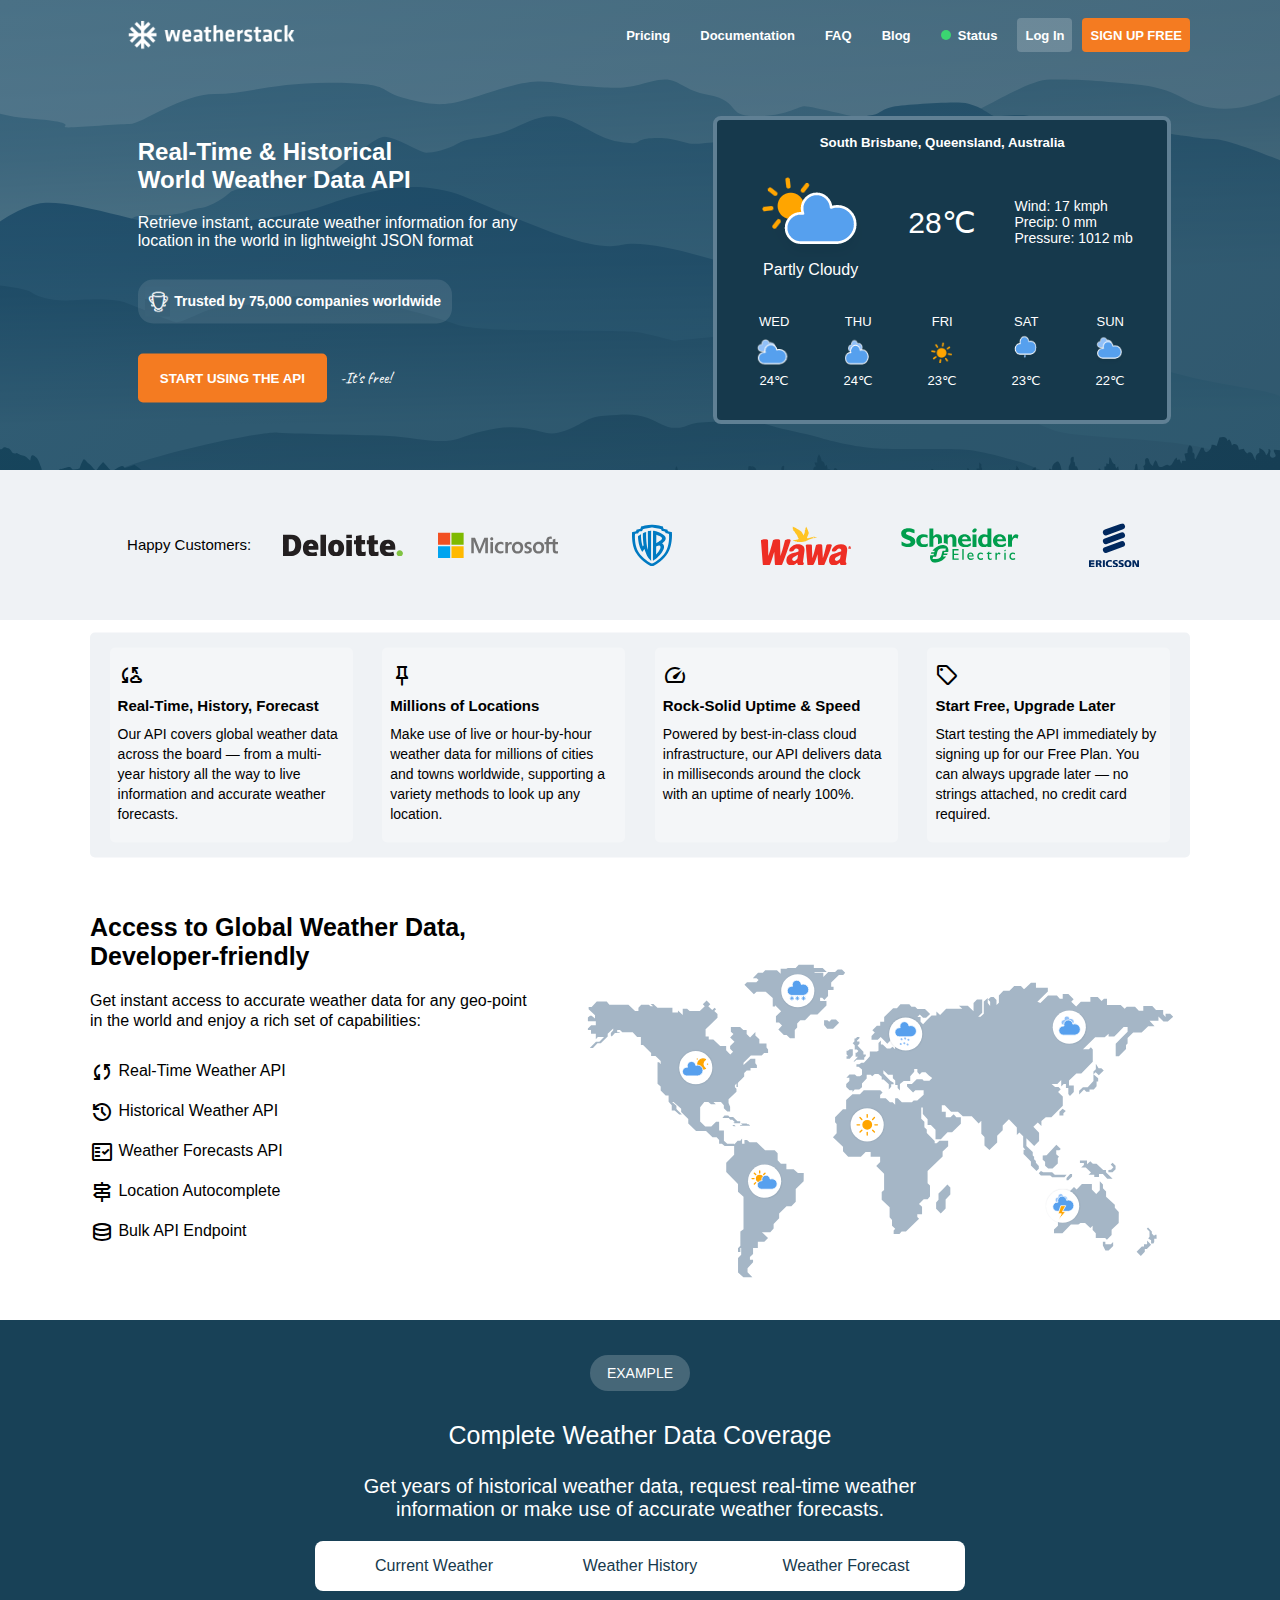
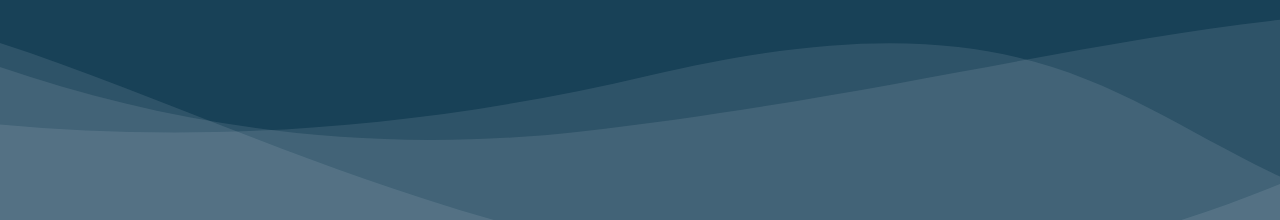
==== index.html @ 4b507517 "First commit" ====
<!DOCTYPE html>
<html lang="en">
<head>
    <meta charset="UTF-8">
    <meta name="viewport" content="width=device-width, initial-scale=1.0">
    <title>Weather Page</title>
    <link rel="stylesheet" href="http://fonts.googleapis.com/css?family=Caveat">
    <link rel="stylesheet"
        href="https://fonts.googleapis.com/css2?family=Material+Symbols+Outlined:opsz,wght,FILL,GRAD@48,300,0,0" />
    <link rel="stylesheet" href="style.css">
</head>
<body>
    <div class="index">
        <nav class="header">
            <div class="logo">
                <a href="./">
                    <img src="./assets/weatherstack_logo_white.png" 
                        alt="weather stack logo">
                </a>
            </div>
      
            <ul class="nav_list">
                <li><a href="./">Pricing</a></li>
                <li><a href="./">Documentation</a></li>
                <li><a href="./">FAQ</a></li>
                <li><a href="./">Blog</a></li>
                <li id="status"><a href="./">&nbsp;&nbsp;Status</a></li>
                <li id="login"><a href="./">Log In</a></li>
                <li id="signup"><a href="./">SIGN UP FREE</a></li>
            </ul>
            

        </nav>
        <section class="main">
            <div class="left">
                <div class="container">
                    <div class="texts">
                        <h2>Real-Time & Historical World Weather Data API</h2>
                        <h4>Retrieve instant, accurate weather information for any location in the world in lightweight JSON format</h4>
                    </div>
                    <div class="trophy">
                        <img src="./assets/a.png" alt="trophy icon">
                        <span>Trusted by 75,000 companies worldwide</span>
                    </div>
                    <div class="btn">
                        <button id="start">
                            START USING THE API
                        </button>
                        <span>&nbsp;</span>
                        <span id="free">-It's free!</span>
                    </div>
                </div>
            </div>

            <div class="right">
                <div class="weather_box">
                    <div class="location">
                        <h5>South Brisbane, Queensland, Australia</h5>
                    </div>
                    <div class="main_weather">
                        <div class="weather_left">
                            <img src="./assets/b.jpg" alt="main weather icon">
                            <p>Partly Cloudy</p>
                        </div>
                        <div class="weather_middle">
                            <p>28&#8451;</p>
                        </div>
                        <div class="weather_right">
                            <p>Wind: 17 kmph</p>
                            <p>Precip: 0 mm</p>
                            <p>Pressure: 1012 mb</p>
                        </div>
                    </div>

                    <div class="forecast">
                        <div class="day">
                            <p class="weekday">WED</p>
                            <img src="./assets/c.png" alt="forecast icon">
                            <p class="temp">24&#8451;</p>
                        </div>
                        <div class="day">
                            <p class="weekday">THU</p>
                            <img src="./assets/d.png" alt="forecast icon">
                            <p class="temp">24&#8451;</p>
                        </div>
                        <div class="day">
                            <p class="weekday">FRI</p>
                            <img src="./assets/e.png" alt="forecast icon">
                            <p class="temp">23&#8451;</p>
                        </div>
                        <div class="day">
                            <p class="weekday">SAT</p>
                            <img src="./assets/f.png" alt="forecast icon">
                            <p class="temp">23&#8451;</p>
                        </div>
                        <div class="day">
                            <p class="weekday">SUN</p>
                            <img src="./assets/g.png" alt="forecast icon">
                            <p class="temp">22&#8451;</p>
                        </div>
                    
                    </div>

                </div>
            </div>

        </section>
    </div>
   
    <section class="customers">
        <div class="container">
            <ul>
                <li>Happy Customers:</li>
                <li class="deloitte"></li>
                <li class="microsoft"></li>
                <li class="warnerBros"></li>
                <li class="wawa"></li>
                <li class="schneider"></li>
                <li class="ericsson"></li>
            </ul>
        </div>
    </section>

    <section class="features">
        <div class="container">
            <div class="info_card">
                <span class="material-symbols-outlined">cloud_sync</span>
                <h4>Real-Time, History, Forecast</h4>
                <p>Our API covers global weather data across the board — from a multi-year history all the way to live information and
                accurate weather forecasts.</p>
            </div>
            <div class="info_card">
                <span class="material-symbols-outlined">push_pin</span>
                <h4>Millions of Locations</h4>
                <p>Make use of live or hour-by-hour weather data for millions of cities and towns worldwide, supporting a variety methods
                to look up any location.</p>
            </div>
            <div class="info_card">
                <span class="material-symbols-outlined">speed</span>
                <h4>Rock-Solid Uptime & Speed</h4>
                <p>Powered by best-in-class cloud infrastructure, our API delivers data in milliseconds around the clock with an uptime of
                nearly 100%.</p>
            </div>
            <div class="info_card">
                <span class="material-symbols-outlined">sell</span>
                <h4>Start Free, Upgrade Later</h4>
                <p>Start testing the API immediately by signing up for our Free Plan. You can always upgrade later — no strings attached,
                no credit card required.</p>
            </div>
        </div>
    </section>

    <section class="main_feature">
        <div class="container">
            <div class="feature_detail">
                <h4>Access to Global Weather Data, Developer-friendly</h4>
                <p>Get instant access to accurate weather data for any geo-point in the world and enjoy a rich set of capabilities:</p>
                <ul>
                    <li>
                        <span class="material-symbols-outlined">sync</span>
                        Real-Time Weather API
                    </li>
                    <li>
                        <span class="material-symbols-outlined">history</span>
                        Historical Weather API
                    </li>
                    <li>
                        <span class="material-symbols-outlined">fact_check</span>
                        Weather Forecasts API
                    </li>
                    <li>
                        <span class="material-symbols-outlined">signpost</span>
                        Location Autocomplete
                    </li>
                    <li>
                        <span class="material-symbols-outlined">database</span>
                        Bulk API Endpoint
                    </li>
                </ul>

            </div>
            
            <div class="world_map">
                <img src="./assets/world_map_vector.svg" alt="World Map">
            </div>
        </div>
    </section>

    <section class="example">
        <div class="new_container">
            <h4>Complete Weather Data Coverage</h4>
            <h5>Get years of historical weather data, request real-time weather information or make use of accurate weather forecasts.</h5>
            <ul class="radio_btn">
                <li><a href="">Current Weather</a></li>
                <li><a href="">Weather History</a></li>
                <li><a href="">Weather Forecast</a></li>
            </ul>
            <div class="code_block">

            </div>
        </div>
    </section>
</body>
</html>
---- style.css ----
* {
    font-family:Arial, Helvetica, sans-serif;
    margin:0;
    padding:0
}


div.index {
    background-image: url("./assets/mountains.svg"), linear-gradient(135deg, #1f4e69 0, #164058 100%);
    background-size: cover;
    background-position: 0 35%;
    color: #fff;
    text-align: center;

}

nav.header {
        max-width: 1100px;
        height: 70px;
        margin: 0 auto;
        overflow: hidden;
}

div.logo {
    height: 100%;
    width: 22%;
    float: left;
    text-align: center;
}


.logo img {
    height: 30px;
    margin-top: 20px;
}

ul.nav_list {
    display: flex;
    flex-direction: row;
    height: 100%;
    justify-content: space-around;
    align-items: center;
    gap: 10px;
    list-style-type: none;
    float: right;  
}


ul.nav_list > li > a {
    color:#fff;
    font-size:small;
    font-weight: 600;
}

ul.nav_list >li > a:link {
    text-decoration: none;
}

ul.nav_list>li>a:hover {
    text-decoration:underline;
}

ul.nav_list > li {
    display: inline-block;
    margin: 0 10px 0 10px;
}

#status ::before {
    content: "";
    display: inline-block;
    height: 10px;
    width: 10px;
    background-color: #3bd671;
    border-radius: 50%;
}

#login {
    padding: 8px;
    background-color: rgba(255, 255, 255, 0.2);
    border-radius: 4px;
    margin:0;
}

#signup {
    padding: 8px;
    background-color: #f47b21;
    border-radius: 4px;
    margin:0;

}

section.main {
    max-width: 1400px;
    margin: 0 auto;
}

.left,.right {
    display: inline-block;
    /* border:3px solid red; */
    width: 600px;
    height: 400px;
    vertical-align: middle;
}

.left {
    text-align: left;
    /* setup to center the child div container */
    position: relative;
}

.container {
    position: absolute;
    top: 50%;
    left: 50%;
    transform: translate(-50%, -50%)

}
.texts,.trophy,.btn {
    margin: 30px 0;
}
.texts > h2 {
    width: 300px;
    margin: 20px 0;
}
.texts > h4 {
    width: 400px;
    margin: 5px 0;
    font-weight: 500;
}


.trophy {
    width:300px;
    height:30px;
    padding:7px;
    background: rgba(255, 255, 255, 0.1);
    border-radius: 15px;
    
}
.trophy img {
    height: 30px;
    vertical-align: middle;
}
.trophy span {
    display: inline-block;
    font-size: 14px;
    font-weight: 600;
    
}

#start {
    background: #f47b21;
    color:#fff;
    font-weight: 600;
    padding: 15px 20px;
    border: 2px solid #f47b21;
    border-radius: 5px;
    cursor: pointer;
}

#start:hover {
        background: #cc6414;
    /*text-decoration: underline;*/
}

#free {
    font-family: 'Caveat', serif;
}

.right {
    text-align: center;
    /* setup to center the child div weatherbox */
    position:relative;
}

.weather_box {
    display: inline-block;
    width: 450px;
    height: 300px;
    background-color: #16394c;
    border: 4px solid #608094;
    border-radius: 8px;
    /*setup to center the div weatherbox*/
    position:absolute;
    top: 50%;
    left: 50%;
    transform: translate(-50%, -50%)

}

.location {
    margin: 15px auto;
}

.main_weather {
    display:flex;
    justify-content: space-around;
    align-items: center;
    margin: 15px;
    padding-bottom: 20px;
}

.main_weather .weather_middle {
    font-size: 30px;
}

.main_weather .weather_right {
    text-align: left;
    font-weight: lighter;
    font-size: 14px;
}


.forecast {
    display: flex;
    justify-content: space-around;
    margin: 15px;
}

.forecast img {
    width: 40px;
    height: 40px;
}

.forecast .weekday, .temp {
    font-size: 13px;
}

section.customers {
    background-color: #eff2f5;
    height: 150px;
    position: relative;
}

.customers > .container {
    width: 1200px;
    margin: 0 auto;
}

.customers ul {
    height: 100%;
    list-style-type:none;

}

.customers ul li {
    display: inline-block;
    width: 150px;
    height: 50px;
    text-align: center;
    vertical-align: middle;

}

.customers ul:first-child {
    font-size: 15px;
    font-weight: 300;
    line-height: 50px;
}

.customers .deloitte {
    background-image: url(./assets/clinet_icons/client_deloitte.svg);
    background-size: 120px;
    background-repeat: no-repeat;
    background-position: center;
}

.customers .microsoft {
    background-image: url(./assets/clinet_icons/client_microsoft.svg);
    background-size: 120px;
    background-repeat: no-repeat;
    background-position: center;
}

.customers .warnerBros {
    background-image: url(./assets/clinet_icons/client_warnerbros.svg);
    background-size: 40px;
    background-repeat: no-repeat;
    background-position: center;
}

.customers .wawa {
    background-image: url(./assets/clinet_icons/client_wawa.svg);
    background-size: 90px;
    background-repeat: no-repeat;
    background-position: center;
}

.customers .schneider {
    background-image: url(./assets/clinet_icons/client_schneider.svg);
    background-size: 120px;
    background-repeat: no-repeat;
    background-position: center;
}

.customers .ericsson {
    background-image: url(./assets/clinet_icons/client_ericsson_2.svg);
    background-size: 50px;
    background-repeat: no-repeat;
    background-position: center;
}

.customers ul::before {
    content: "";
    display: inline-block;
    width: 70px;
}

.customers ul::after {
    content: "";
    display: inline-block;
    width: 30px;
}

section.features {
    /* border: 1px solid black; */
    height: 250px;
    position: relative;
}

.features .container {
    background-color:#eff2f5;
    width: 1100px;
    height: 90%;
    text-align: center;
    display: flex;
    justify-content: space-evenly;
    align-items: center;
    gap:10px;
    border-radius: 5px;
}

.features .info_card {
    background-color: rgba(255, 255, 255, 0.3);
    width: 225px;
    height: 80%;
    text-align: left;
    border-radius: 5px;

}

.info_card {
    padding: 15px 10px 0 8px;
}

.info_card h4 {
    font-size: 15px;
    margin: 10px 0;
}

.info_card p {
    font-size: 14px;
    line-height: 20px;
}


section.main_feature {
    /* border: 1px solid black; */
    height: 450px;
    position: relative;

}

.main_feature .container {
    /* background-color: #eff2f5; */
    width: 1100px;
    height: 90%;
}

.feature_detail {
    width: 450px;
    float: left;
}

.world_map {
    float: right;
}

.feature_detail h4 {
    font-size: 25px;
    margin: 20px 0;
}

.feature_detail p {
    line-height: 20px;
    margin-bottom: 20px;
}

.feature_detail ul {
    list-style-type: none;
    line-height: 40px;
}


.world_map {
    text-align: right;
    width: 620px;
}

.world_map img {
    margin-top: 60px;
}

.material-symbols-outlined {
    vertical-align: middle;
}

section.example {
    background: #184157 url(./assets/bg_waves_4.svg);
    background-size: cover;
    position:relative;
    height: 500px;
}

.new_container {
    max-width: 1100px;
    margin: 0 auto;
    text-align: center;
}

.new_container::before {
    content: "";
    display: block;
    height: 15px;
}

.example h4 {
    font-size: 25px;
    font-weight: 400;
    color:#fff;
    line-height: normal;
    margin-bottom: 25px;
}

.example h4::before{
    content: 'Example';
    width: 100px;
    display: block;
    text-transform: uppercase;
    font-size: 14px;
    background-color: rgba(255,255,255, 0.2);
    border-radius: 99px;
    margin: 0 auto;
    text-align: center;
    padding: 10px 0 10px 0;
    margin-top: 20px;
    margin-bottom: 30px;

}

.example h5 {
    font-size: 20px;
    font-weight: lighter;
    color:#fff;
    max-width: 600px;
    margin: 0 auto;
    margin-bottom: 20px;
}

.example ul {
    list-style-type: none;
    max-width: 650px;
    margin: 0 auto;
    height: 50px;
    background-color: #fff;
    border-radius: 8px;

}

.example ul li {
    display: inline-block;
    width: 31%;
    height: 100%;
    line-height: 50px;
}

.radio_btn:nth-child(1) {
    float: left;
}

.example ul li a{
    text-decoration: none;
    color:#16394c;
}

.example ul li a:hover {
    text-decoration: underline;
}
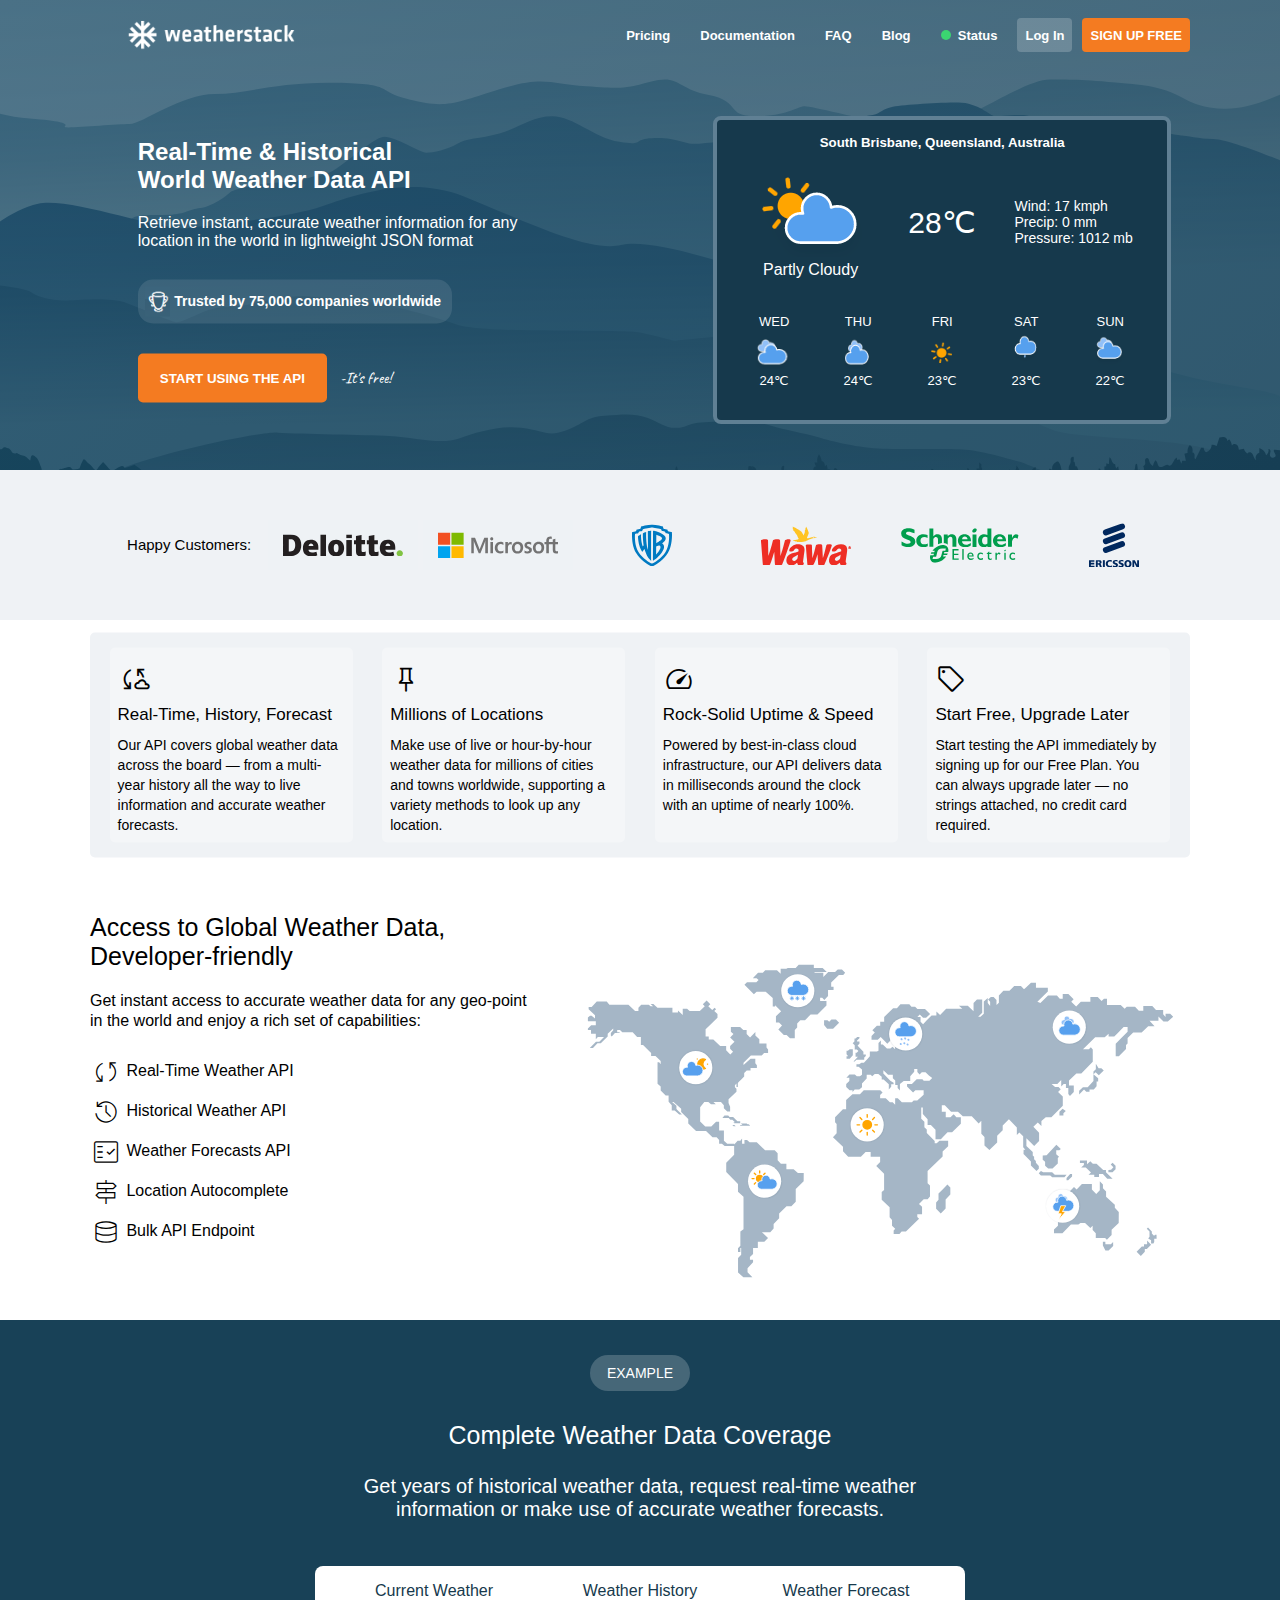
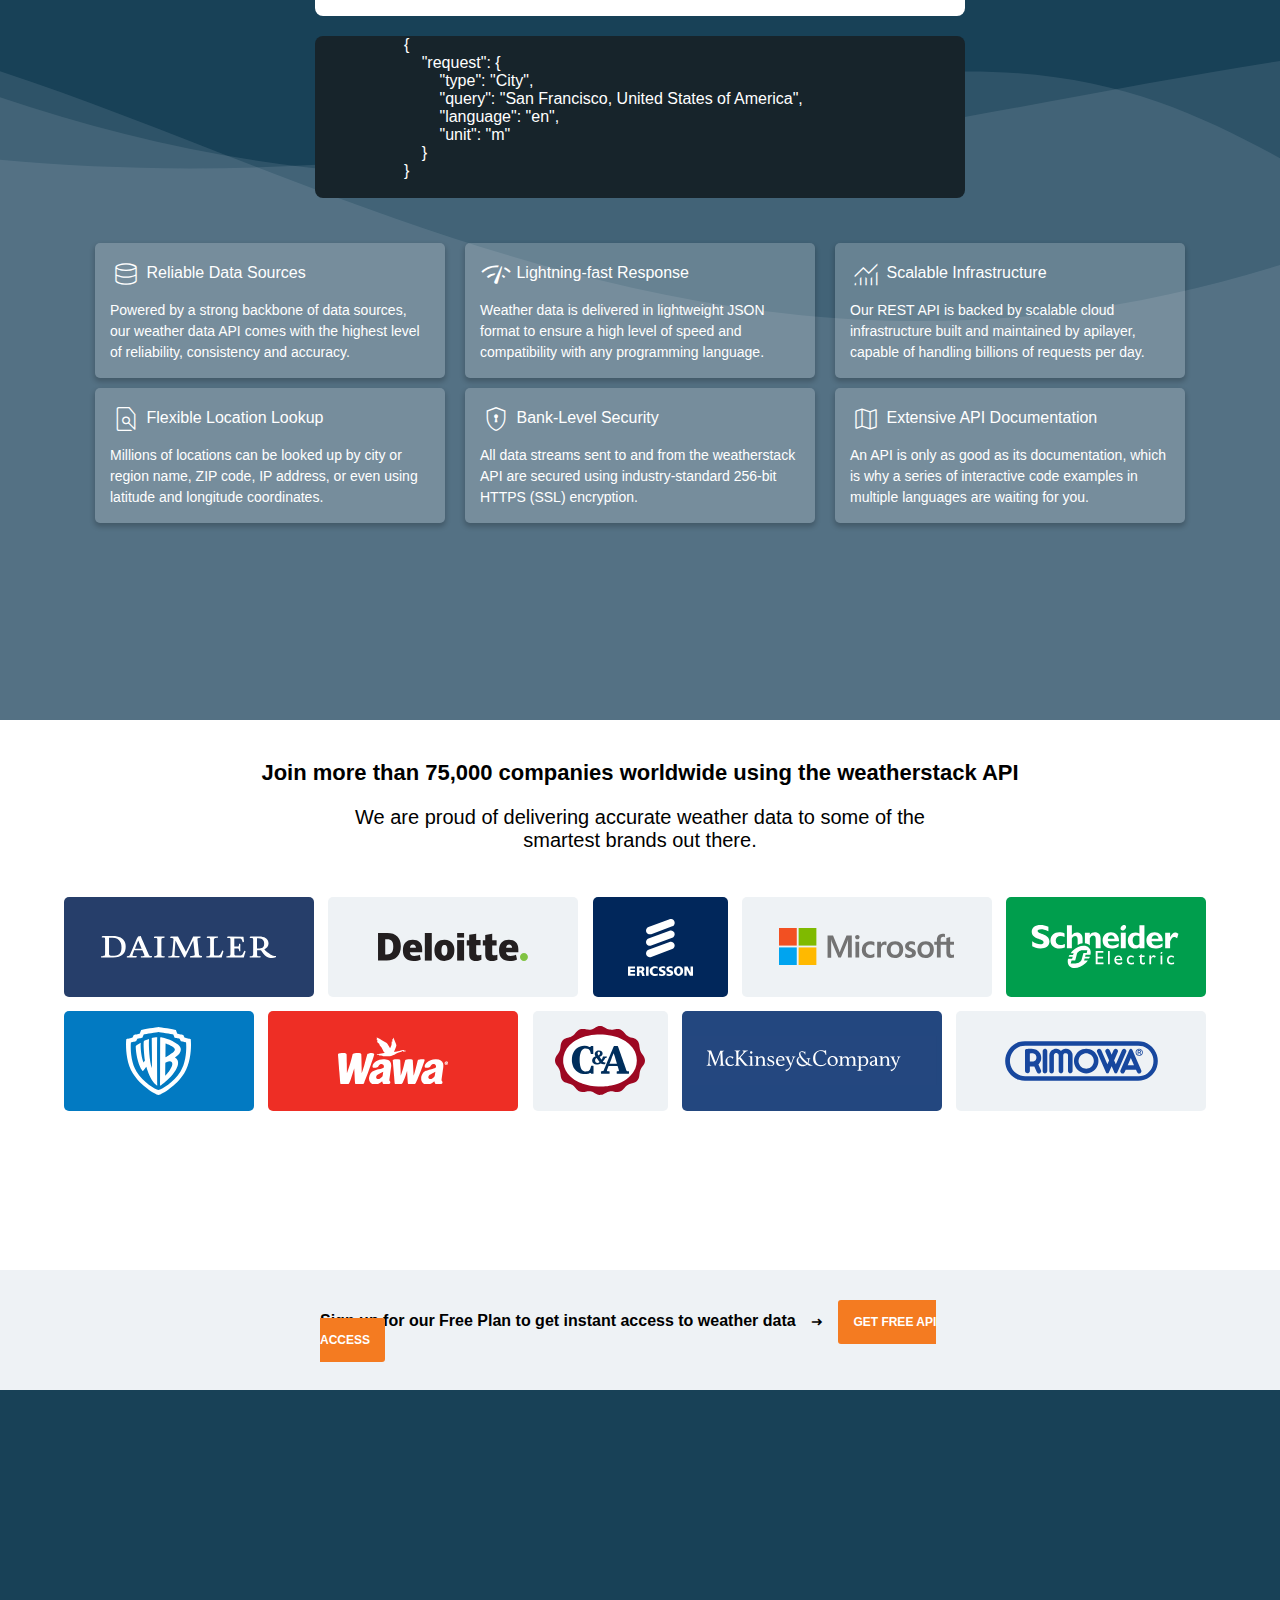
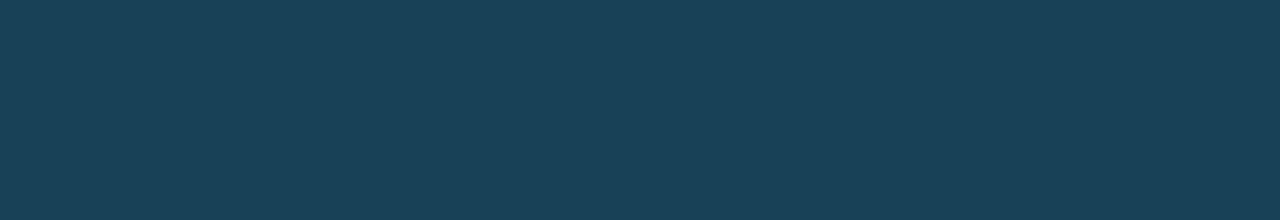
==== commit df8b1b91: "completed example and partners and cta section" ====
--- a/index.html
+++ b/index.html
@@ -6,7 +6,7 @@
     <title>Weather Page</title>
     <link rel="stylesheet" href="http://fonts.googleapis.com/css?family=Caveat">
     <link rel="stylesheet"
-        href="https://fonts.googleapis.com/css2?family=Material+Symbols+Outlined:opsz,wght,FILL,GRAD@48,300,0,0" />
+        href="https://fonts.googleapis.com/css2?family=Material+Symbols+Outlined:opsz,wght,FILL,GRAD@20..48,100..700,0..1,-50..200" />
     <link rel="stylesheet" href="style.css">
 </head>
 <body>
@@ -196,9 +196,90 @@
                 <li><a href="">Weather Forecast</a></li>
             </ul>
             <div class="code_block">
-
-            </div>
-        </div>
-    </section>
+                <pre>
+                    {
+                        "request": {
+                            "type": "City",
+                            "query": "San Francisco, United States of America",
+                            "language": "en",
+                            "unit": "m"
+                        }
+                    }
+                </pre>
+            </div>
+        </div>
+
+        <div class="more_features">
+            <div class="info_box">
+                <span class="material-symbols-outlined">database</span>
+                <span>Reliable Data Sources</span>
+                <p>Powered by a strong backbone of data sources, our weather data API comes with the highest level of reliability, consistency and accuracy.</p>
+            </div>
+            <div class="info_box"> 
+                <span class="material-symbols-outlined">network_check</span>
+                <span>Lightning-fast Response</span>
+                <p>Weather data is delivered in lightweight JSON format to ensure a high level of speed and compatibility with any programming language.
+
+</p>
+            </div>
+            <div class="info_box">
+                <span class="material-symbols-outlined">monitoring</span>
+                <span>Scalable Infrastructure</span>
+                <p>Our REST API is backed by scalable cloud infrastructure built and maintained by apilayer, capable of handling billions of requests per day.</p>
+            </div>
+            <div class="info_box">
+                <span class="material-symbols-outlined">find_in_page</span>
+                <span>Flexible Location Lookup</span>
+                <p>Millions of locations can be looked up by city or region name, ZIP code, IP address, or even using latitude and longitude coordinates.</p>
+            </div>
+            <div class="info_box">
+                <span class="material-symbols-outlined">encrypted</span>
+                <span>Bank-Level Security</span>
+                <p>All data streams sent to and from the weatherstack API are secured using industry-standard 256-bit HTTPS (SSL) encryption.</p>
+            </div>
+            <div class="info_box">
+                <span class="material-symbols-outlined">map</span>
+                <span>Extensive API Documentation</span>
+                <p>An API is only as good as its documentation, which is why a series of interactive code examples in multiple languages are waiting for you.</p>
+            </div>
+        </div>
+    </section>
+
+    <section class="partners">
+        <div class="new_container">
+            <h4>Join more than 75,000 companies worldwide using the weatherstack API</h4>
+            <h5>We are proud of delivering accurate weather data to some of the smartest brands out there.</h5>
+            <ul class="brand_list">
+                <li class="daimler"></li>
+                <li class="deloitte"></li>
+                <li class="eric"></li>
+                <li class="microsoft"></li>
+                <li class="sch"></li>
+                <li class="wb"></li>
+                <li class="ww"></li>
+                <li class="canda"></li>
+                <li class="mckinsey"></li>
+                <li class="rimowa"></li>
+            </ul>
+        </div>
+    </section>
+
+    <section class="cta">
+        <div class="container">
+            <span class="cta_text">Sign up for our Free Plan to get instant access to weather data</span>
+            <span>&nbsp;</span>
+            <span class="material-symbols-outlined">arrow_right_alt</span>
+            <span>&nbsp;</span>
+            <a href="./">GET FREE API ACCESS</a>
+        </div>
+    </section>
+
+    <footer>
+        <div class="container">
+
+        </div>
+    </footer>
+
+
 </body>
 </html>--- a/style.css
+++ b/style.css
@@ -344,15 +344,21 @@
 }
 
 .info_card h4 {
-    font-size: 15px;
+    font-size: 17px;
+    font-weight: 500;
     margin: 10px 0;
 }
 
 .info_card p {
+    font-family: sans-serif;
+    font-weight: 200;
     font-size: 14px;
     line-height: 20px;
 }
 
+.info_card .material-symbols-outlined {
+    font-weight: 300;
+}
 
 section.main_feature {
     /* border: 1px solid black; */
@@ -378,10 +384,13 @@
 
 .feature_detail h4 {
     font-size: 25px;
+    font-weight: 300;
     margin: 20px 0;
 }
 
 .feature_detail p {
+    font-family: sans-serif;
+    font-weight: 200;
     line-height: 20px;
     margin-bottom: 20px;
 }
@@ -391,6 +400,11 @@
     line-height: 40px;
 }
 
+.feature_detail li {
+    font-weight: 200;
+    font-family: sans-serif;
+}
+
 
 .world_map {
     text-align: right;
@@ -403,17 +417,19 @@
 
 .material-symbols-outlined {
     vertical-align: middle;
-}
+    font-size: 32px;
+    font-weight: 200;
+} 
 
 section.example {
     background: #184157 url(./assets/bg_waves_4.svg);
     background-size: cover;
     position:relative;
-    height: 500px;
+    height: 1000px;
 }
 
 .new_container {
-    max-width: 1100px;
+    max-width: 1170px;
     margin: 0 auto;
     text-align: center;
 }
@@ -449,12 +465,13 @@
 }
 
 .example h5 {
+    font-family: sans-serif;
     font-size: 20px;
-    font-weight: lighter;
+    font-weight: 200;
     color:#fff;
     max-width: 600px;
     margin: 0 auto;
-    margin-bottom: 20px;
+    margin-bottom: 45px;
 }
 
 .example ul {
@@ -486,3 +503,180 @@
 .example ul li a:hover {
     text-decoration: underline;
 }
+
+.code_block {
+    background-color: #17242b;
+    color:#fff;
+    max-width: 650px;
+    margin: 20px auto 0;
+    border-radius: 8px;
+    text-align: left;
+    font-family: monospace;
+    margin-bottom: 45px;
+}
+
+.more_features {
+    display: flex;
+    justify-content: center;
+    flex-wrap: wrap;
+    max-width: 1100px;
+    max-height: 150px;
+    margin: 0 auto;
+    gap: 10px 20px;
+}
+
+.more_features .info_box {
+    background-color: rgba(255, 255, 255, 0.2);
+    max-width: 320px;
+    border-radius: 5px;
+    padding: 15px;
+    color: #fff;
+    box-shadow: 0 3px 5px 1px rgba(0, 0, 0, 0.2);
+}
+
+.more_features .info_box p {
+    font-family: sans-serif;
+    font-size: 14px;
+    font-weight: 300;
+    margin-top: 10px;
+    line-height: 1.5em;
+}
+
+section.partners {
+    height: 550px;
+}
+
+.partners h4 {
+    font-size: 22px;
+    font-weight: 600;
+    margin-top: 25px;
+}
+
+.partners h5 {
+    font-family: sans-serif;
+    font-size: 20px;
+    font-weight: 200;
+    max-width: 600px;
+    margin: 20px auto 0;
+
+}
+
+.partners .brand_list {
+    list-style-type: none;
+    text-align: center;
+    margin-top: 45px;
+}
+
+.brand_list li {
+    display: inline-block;
+    width: 250px;
+    height: 100px;
+    border-radius: 5px;
+    margin-right: 10px;
+    margin-bottom: 10px;
+}
+
+li.daimler {
+    background: #263e6a url(./assets/clinet_icons/client_white_daimler.svg);
+    background-size: 175px;
+    background-repeat: no-repeat;
+    background-position: center;
+}
+
+li.deloitte {
+    background: #eef2f5 url(./assets/clinet_icons/client_deloitte.svg);
+    background-size: 150px;
+    background-repeat: no-repeat;
+    background-position: center;
+}
+
+li.eric {
+    background: #01275b url(./assets/clinet_icons/client_white_ericsson_2.svg);
+    background-size: 65px;
+    background-repeat: no-repeat;
+    background-position: center;
+    width: 135px;
+}
+
+li.microsoft {
+    background: #eef2f5 url(./assets/clinet_icons/client_microsoft.svg);
+    background-size: 175px;
+    background-repeat: no-repeat;
+    background-position: center;
+}
+
+li.sch {
+    background: #009e4d url(./assets/clinet_icons/client_white_schneider.svg);
+    background-size: 150px;
+    background-repeat: no-repeat;
+    background-position: center;
+    width: 200px;
+}
+
+li.wb {
+    background: #027ac2 url(./assets/clinet_icons/client_white_warnerbros.svg);
+    background-size: 65px;
+    background-repeat: no-repeat;
+    background-position: center;
+    width:190px;
+}
+
+li.ww {
+    background: #ee2e25 url(./assets/clinet_icons/client_white_wawa.svg);
+    background-size: 110px;
+    background-repeat: no-repeat;
+    background-position: center;
+}
+
+li.canda {
+    background: #eef2f5 url(./assets/clinet_icons/client_canda.svg);
+    background-size: 90px;
+    background-repeat: no-repeat;
+    background-position: center;
+    width: 135px;
+}
+
+li.mckinsey {
+    background: #23477f url(./assets/clinet_icons/client_mckinsey.svg);
+    background-size: 250px;
+    background-repeat: no-repeat;
+    background-position: center;
+    width: 260px;
+}
+
+li.rimowa {
+    background: #eef2f5 url(./assets/clinet_icons/client_rimowa.svg);
+    background-size: 155px;
+    background-repeat: no-repeat;
+    background-position: center;
+}
+
+section.cta {
+    background-color: #eef2f5;
+    height: 120px;
+    position: relative;
+
+}
+
+section.cta span {
+    font-size: 16px;
+    font-weight: 600;
+}
+
+
+
+section.cta a {
+    background-color: #f47b21;
+    font-size: 12px;
+    font-weight: 600;
+    color: #fff;
+    text-decoration: none;
+    padding: 15px;
+    border-radius: 3px;
+}
+
+footer {
+    background-color: #184157;
+    height: 430px;
+
+}
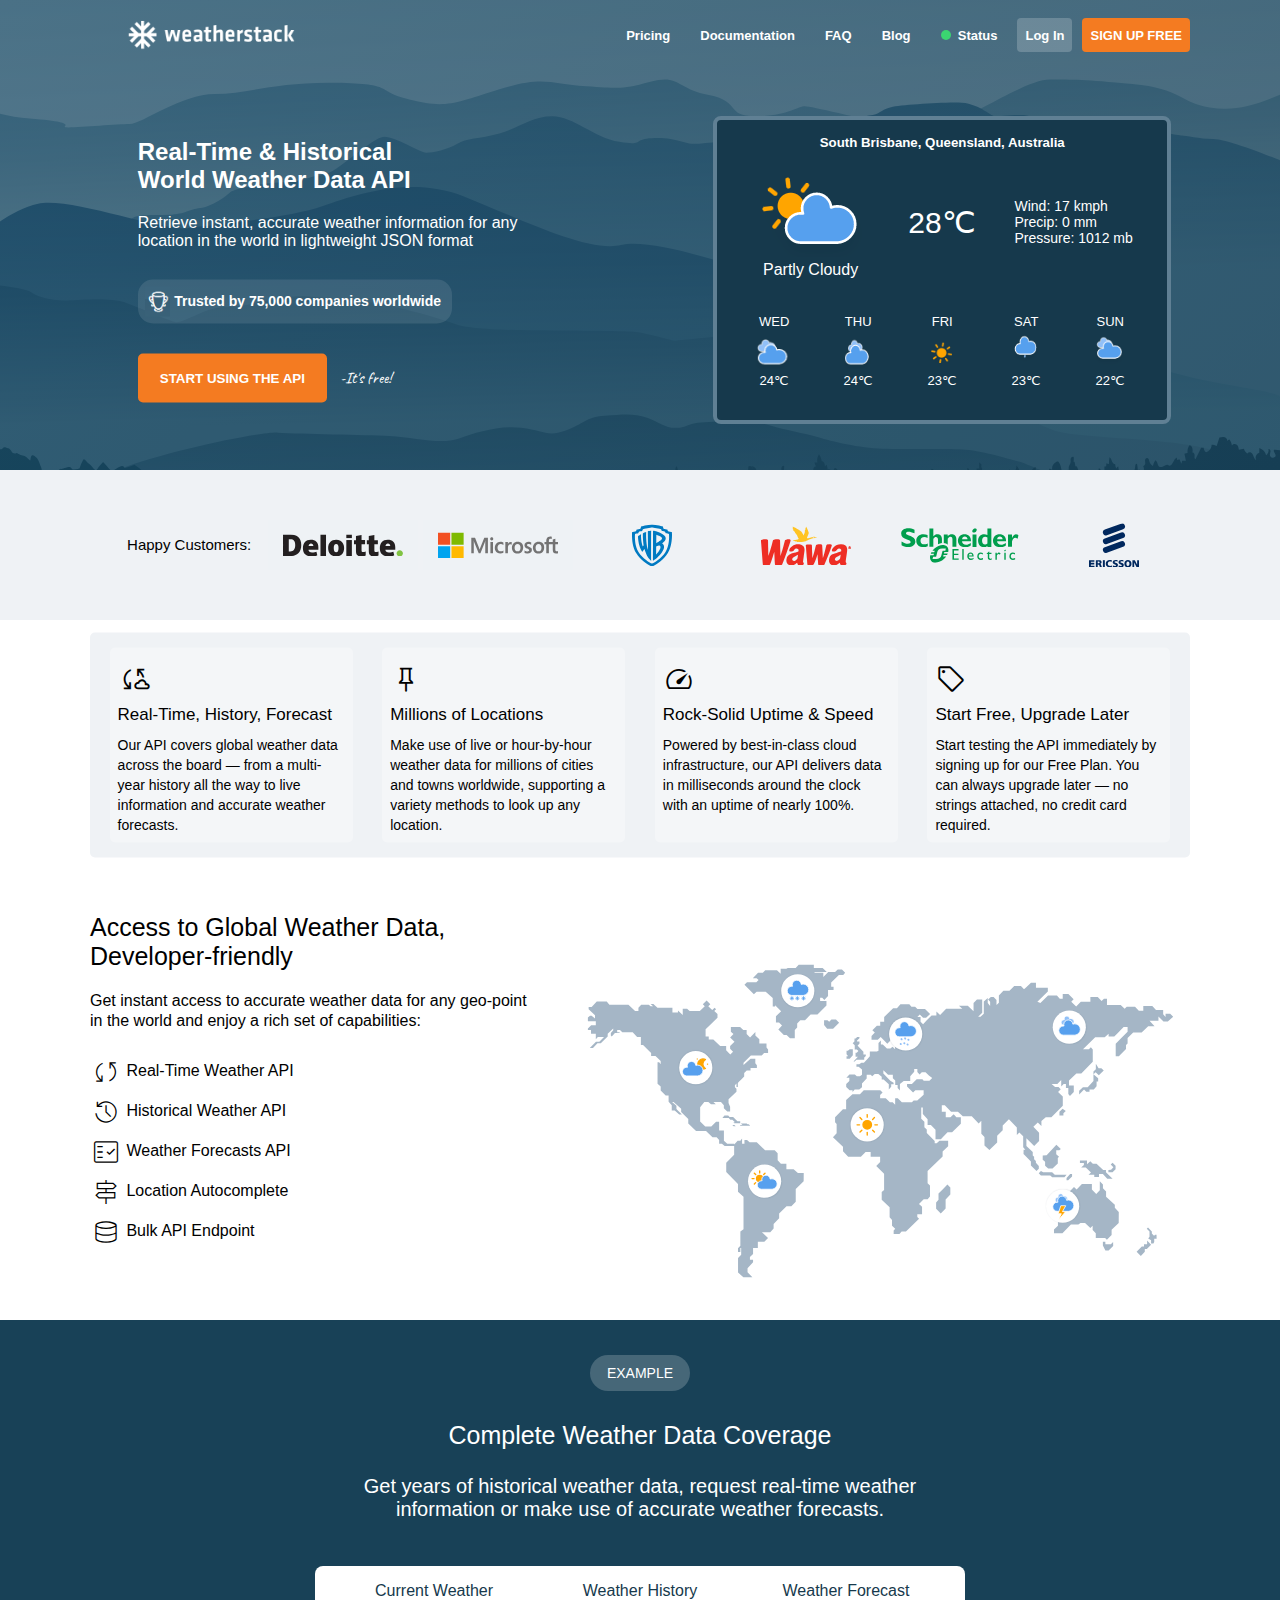
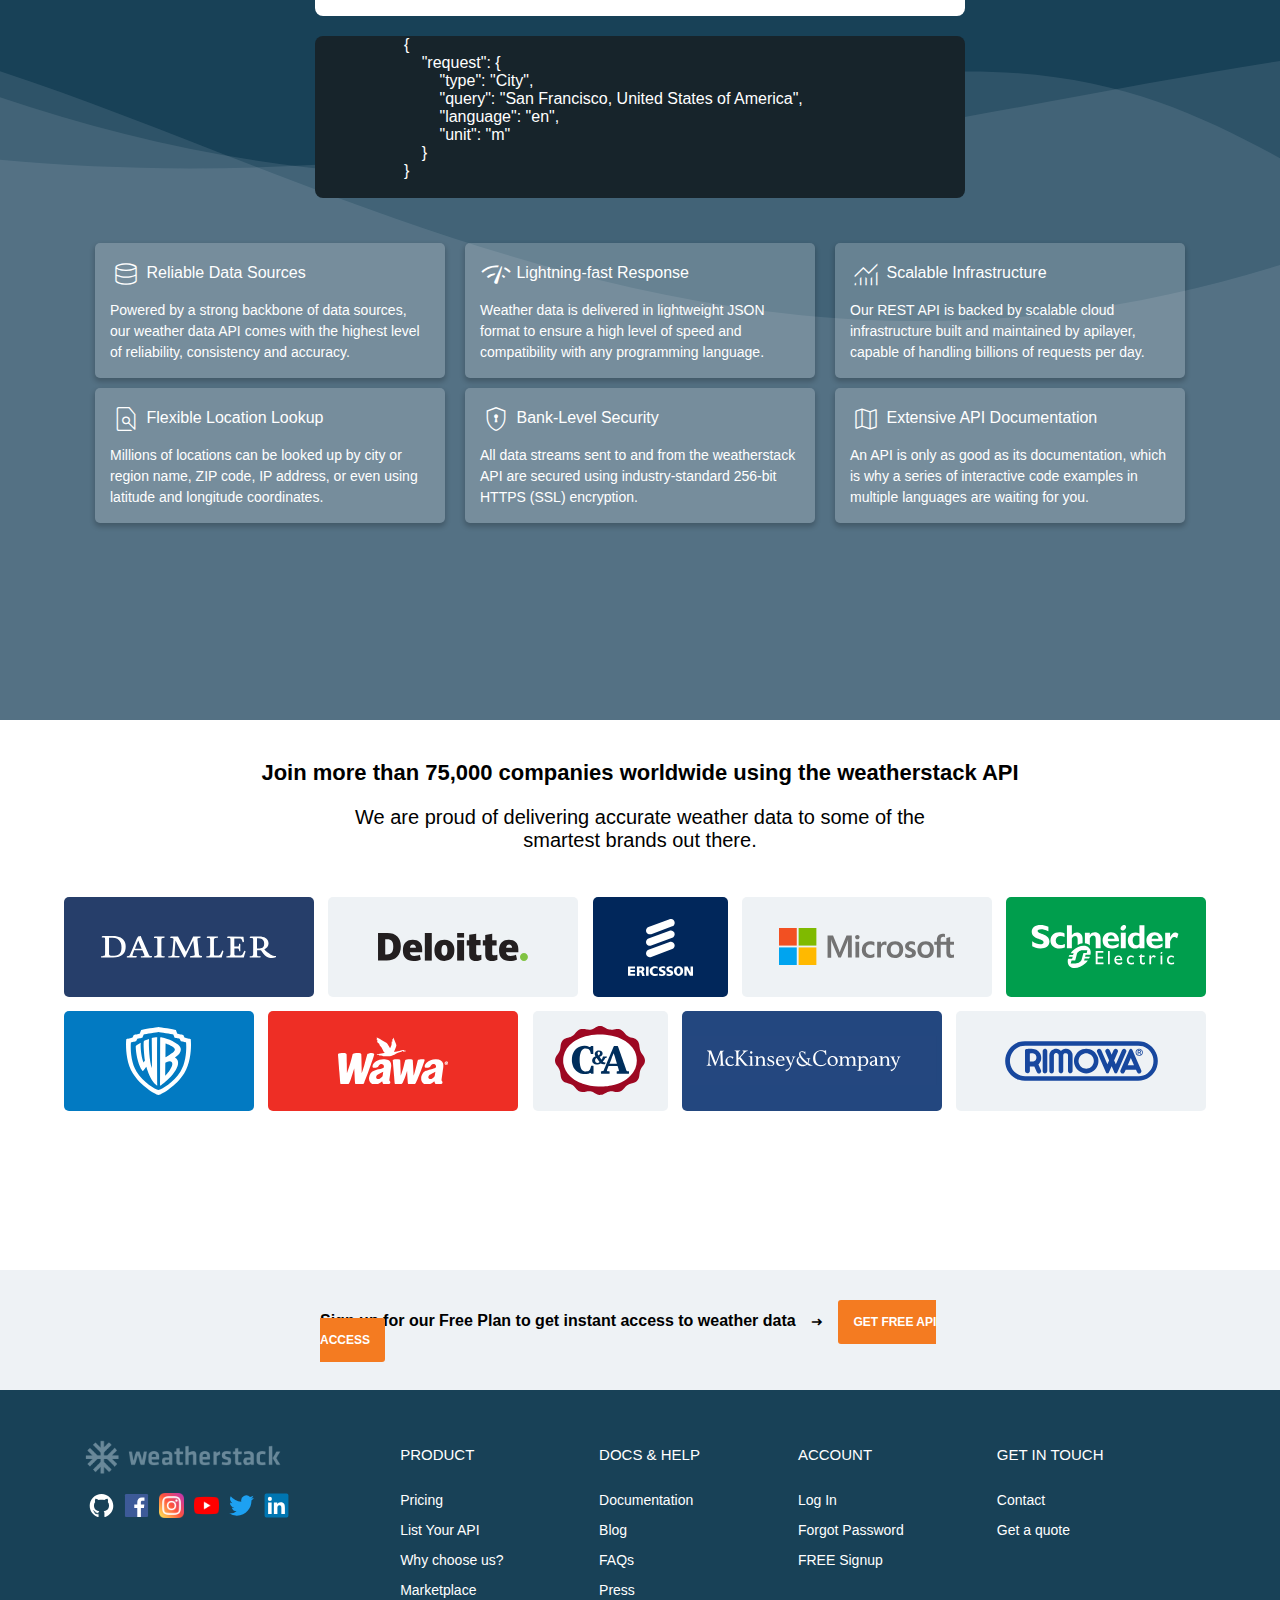
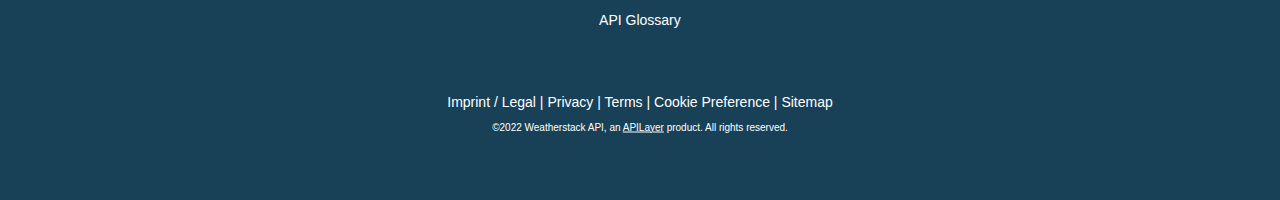
==== commit ed473e49: "footer completed" ====
--- a/index.html
+++ b/index.html
@@ -275,8 +275,65 @@
     </section>
 
     <footer>
-        <div class="container">
-
+        <div class="footer_container">
+            <div class="left_container">
+                <div class="footer_logos">
+                    <img src="./assets/weatherstack_logo_footer.png" alt="weather logo" width="197" height="35">
+                </div>
+                <div class="social_media">
+                    <div class="github"><img src="./assets/social_icons/github-original.svg" alt="github link" width="25" height="25"><a href="./" target="_blank"></a></img></div>
+                    <div class="facebook"><img src="./assets/social_icons/facebook-original.svg" alt="facebook link" width="25" height="25"><a href="./" target="_blank"></a></img></div>
+                    <div class="instagram"><img src="./assets/social_icons/instagram.png" alt="instagram link" width="25" height="25"><a href="./" target="_blank"></a></img></div>
+                    <div class="youtube"><img src="./assets/social_icons/youtube.png" alt="youtube link" width="25" height="25"><a href="./" target="_blank"></a></img></div>
+                    <div class="twitter"><img src="./assets/social_icons/twitter-original.svg" alt="twitter link" width="25" height="25"><a href="./" target="_blank"></a></img></div>
+                    <div class="linkedin"><img src="./assets/social_icons/linkedin-original.svg" alt="linkedin link" width="25" height="25"><a href="./" target="_blank"></a></img></div>
+                </div>
+            </div>
+
+            <ul>
+                <li class="list_title">Product</li>
+                <li><a href="./">Pricing</a></li>
+                <li><a href="./">List Your API</a></li>
+                <li><a href="./">Why choose us?</a></li>
+                <li><a href="./">Marketplace</a></li>
+            </ul>
+            <ul>
+                <li class="list_title">Docs & Help</li>
+                <li><a href="./">Documentation</a></li>
+                <li><a href="./">Blog</a></li>
+                <li><a href="./">FAQs</a></li>
+                <li><a href="./">Press</a></li>
+                <li><a href="./">API Glossary</a></li>
+            </ul>
+            <ul>
+                <li class="list_title">Account</li>
+                <li><a href="./">Log In</a></li>
+                <li><a href="./">Forgot Password</a></li>
+                <li><a href="./">FREE Signup</a></li>
+            </ul>
+            <ul>
+                <li class="list_title">Get in Touch</li>
+                <li><a href="./">Contact</a></li>
+                <li><a href="./">Get a quote</a></li>
+            </ul>
+        </div>
+        <div class="copyright">
+            <div class="container">
+                <div class="copyright_link">
+                    <a href="">Imprint / Legal</a>
+                    <span> | </span>
+                    <a href="">Privacy</a>
+                    <span> | </span>
+                    <a href="">Terms</a>
+                    <span> | </span>
+                    <a href="">Cookie Preference</a>
+                    <span> | </span>
+                    <a href="">Sitemap</a>
+                </div>
+                <div class="copyright_text">
+                    <p>&#169;2022 Weatherstack API, an <a href="./">APILayer</a> product. All rights reserved.</p>
+                </div>
+            </div>
         </div>
     </footer>
 
--- a/style.css
+++ b/style.css
@@ -65,7 +65,7 @@
     margin: 0 10px 0 10px;
 }
 
-#status ::before {
+#status:before {
     content: "";
     display: inline-block;
     height: 10px;
@@ -677,6 +677,84 @@
 
 footer {
     background-color: #184157;
-    height: 430px;
-
-}
+    height: 310px;
+    color: #fff;
+    font-size: 14px;
+    font-weight: 200;
+    padding: 50px 0;
+    position: relative;
+
+}
+
+.footer_container {
+    max-width: 1170px;
+    margin: 0 auto;
+    padding: 0 20px;
+    display: flex;
+    justify-content: center;
+}
+
+.left_container {
+    width: 27%;
+}
+
+.footer_logos {
+    margin-bottom: 15px;
+}
+
+.social_media {
+    display: flex;
+}
+
+.social_media div {
+    margin: 0 5px;
+}
+
+.footer_container ul {
+    list-style-type: none;
+    width: 17%;
+}
+
+.footer_container ul li {
+    line-height: 30px;
+}
+
+li.list_title {
+    font-size: 15px;
+    font-weight: 500;
+    text-transform: uppercase;
+    margin-bottom: 15px;
+
+}
+
+footer a {
+    color:#fff;
+    text-decoration: none;
+
+}
+
+footer a:hover {
+    text-decoration: underline;
+}
+
+
+footer .copyright {
+    width: 100%;
+    height: 50%;
+    margin: 0 auto;
+    position: relative;
+    text-align: center;
+}
+
+.copyright .copyright_link {
+    margin-bottom: 12px;
+
+}
+
+footer .copyright_text {
+    font-size: 10px;
+}
+
+footer .copyright_text a {
+    text-decoration: underline;
+}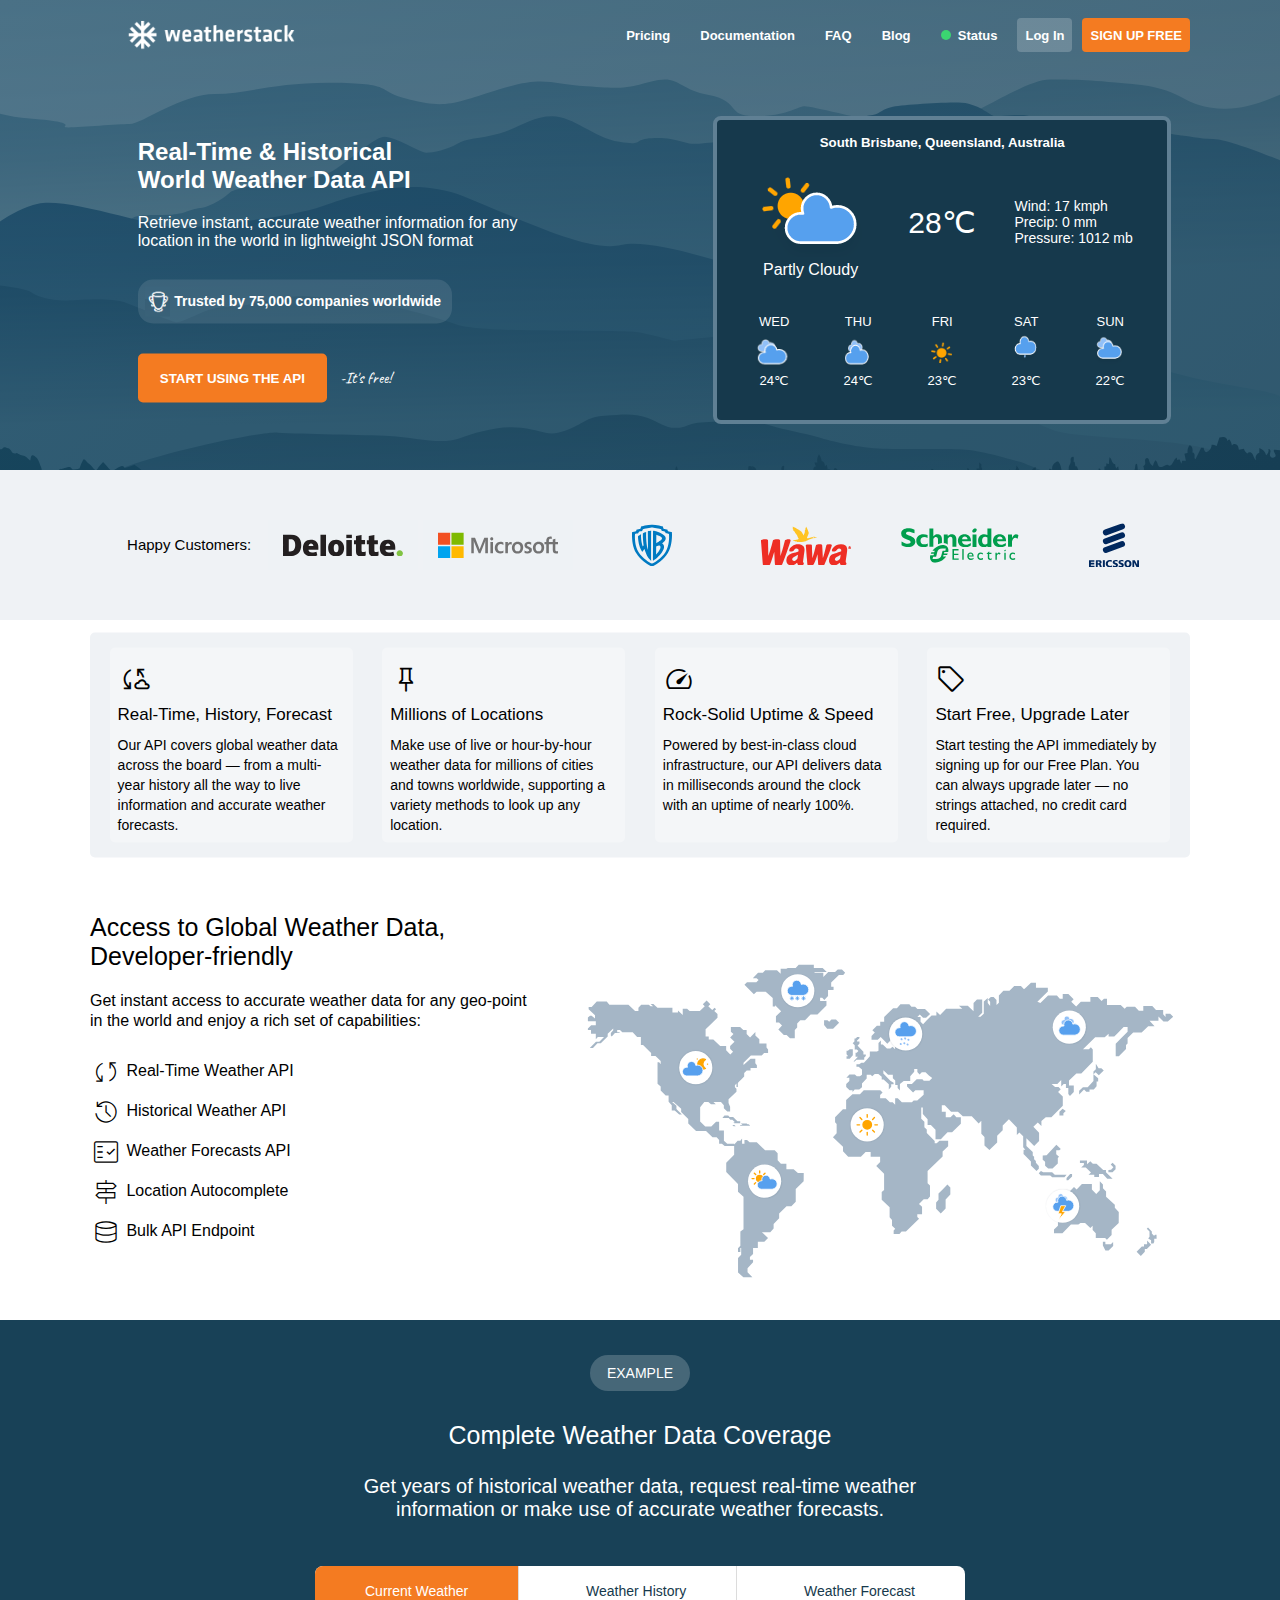
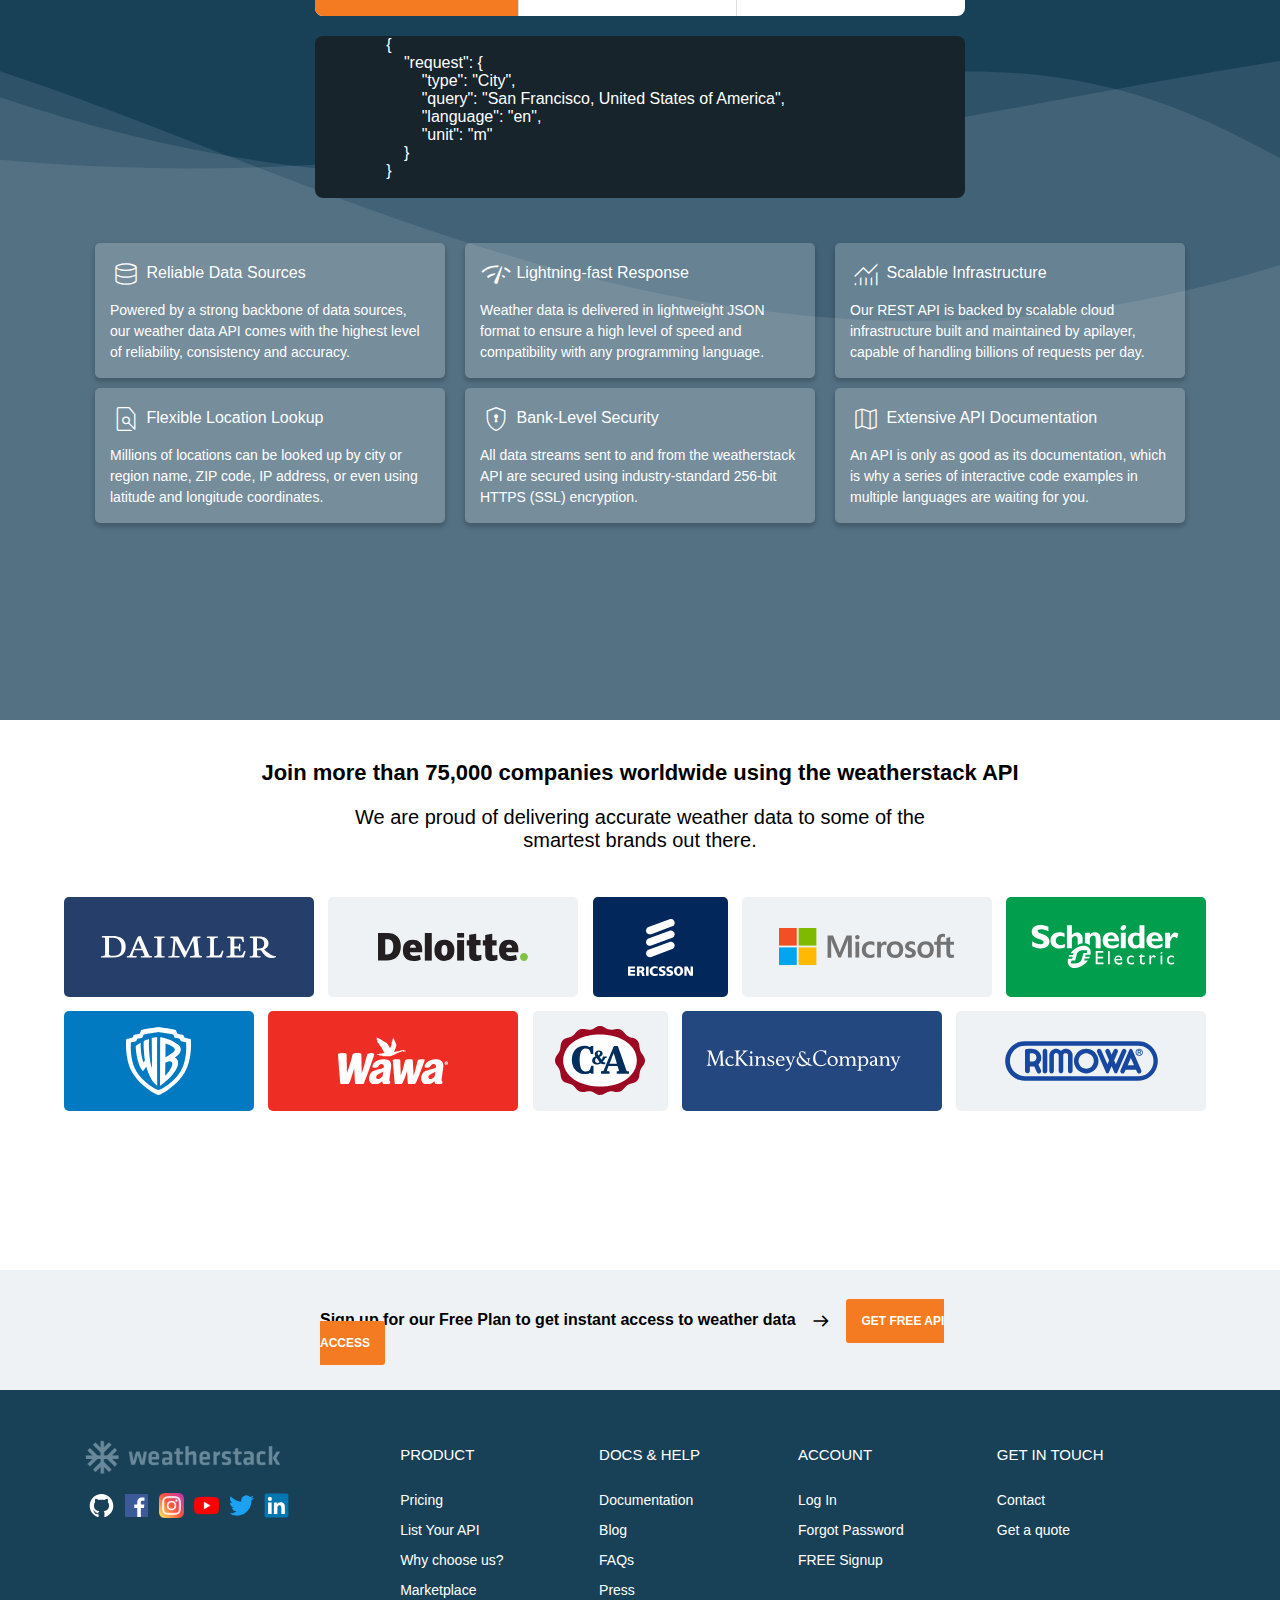
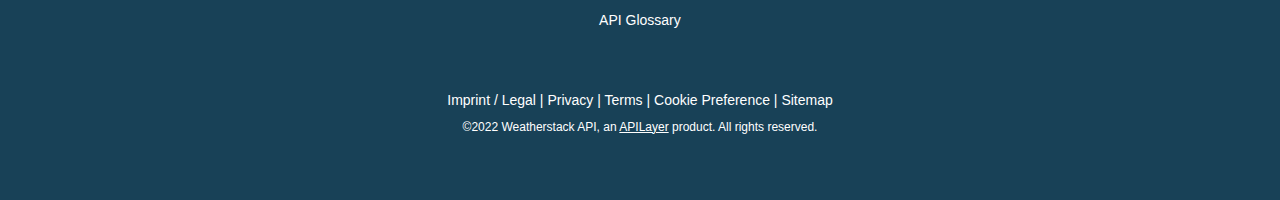
==== commit 39a11d45: "fixed details of class radio-btn" ====
--- a/index.html
+++ b/index.html
@@ -197,14 +197,14 @@
             </ul>
             <div class="code_block">
                 <pre>
-                    {
-                        "request": {
-                            "type": "City",
-                            "query": "San Francisco, United States of America",
-                            "language": "en",
-                            "unit": "m"
-                        }
+                {
+                    "request": {
+                        "type": "City",
+                        "query": "San Francisco, United States of America",
+                        "language": "en",
+                        "unit": "m"
                     }
+                }
                 </pre>
             </div>
         </div>
--- a/style.css
+++ b/style.css
@@ -481,28 +481,51 @@
     height: 50px;
     background-color: #fff;
     border-radius: 8px;
+    text-align: center;
 
 }
 
 .example ul li {
     display: inline-block;
-    width: 31%;
     height: 100%;
     line-height: 50px;
-}
-
-.radio_btn:nth-child(1) {
+    padding: 0 50px;
+    
+}
+
+ul.radio_btn li:first-child {
     float: left;
-}
+    background-color: #f47b21;
+    border-right: 1px solid gainsboro;
+    border-radius: 8px 0 0 8px;
+}
+
+ul.radio_btn li:nth-child(2) {
+    border-right: 1px solid gainsboro;
+}
+
+ul.radio_btn li:last-child {
+    float: right;
+    border-radius: 0 8px 8px 0;
+}
+
+
 
 .example ul li a{
     text-decoration: none;
     color:#16394c;
+    font-size: 14px;
+}
+
+ul.radio_btn li:first-child a {
+    color: #fff;
 }
 
 .example ul li a:hover {
     text-decoration: underline;
 }
+
+
 
 .code_block {
     background-color: #17242b;
@@ -663,6 +686,10 @@
     font-weight: 600;
 }
 
+section.cta span.material-symbols-outlined {
+    font-size: 24px;
+    font-weight: 300;
+}
 
 
 section.cta a {
@@ -675,6 +702,10 @@
     border-radius: 3px;
 }
 
+section.cta a:hover {
+    text-decoration: underline;
+}
+
 footer {
     background-color: #184157;
     height: 310px;
@@ -752,7 +783,7 @@
 }
 
 footer .copyright_text {
-    font-size: 10px;
+    font-size: 12px;
 }
 
 footer .copyright_text a {
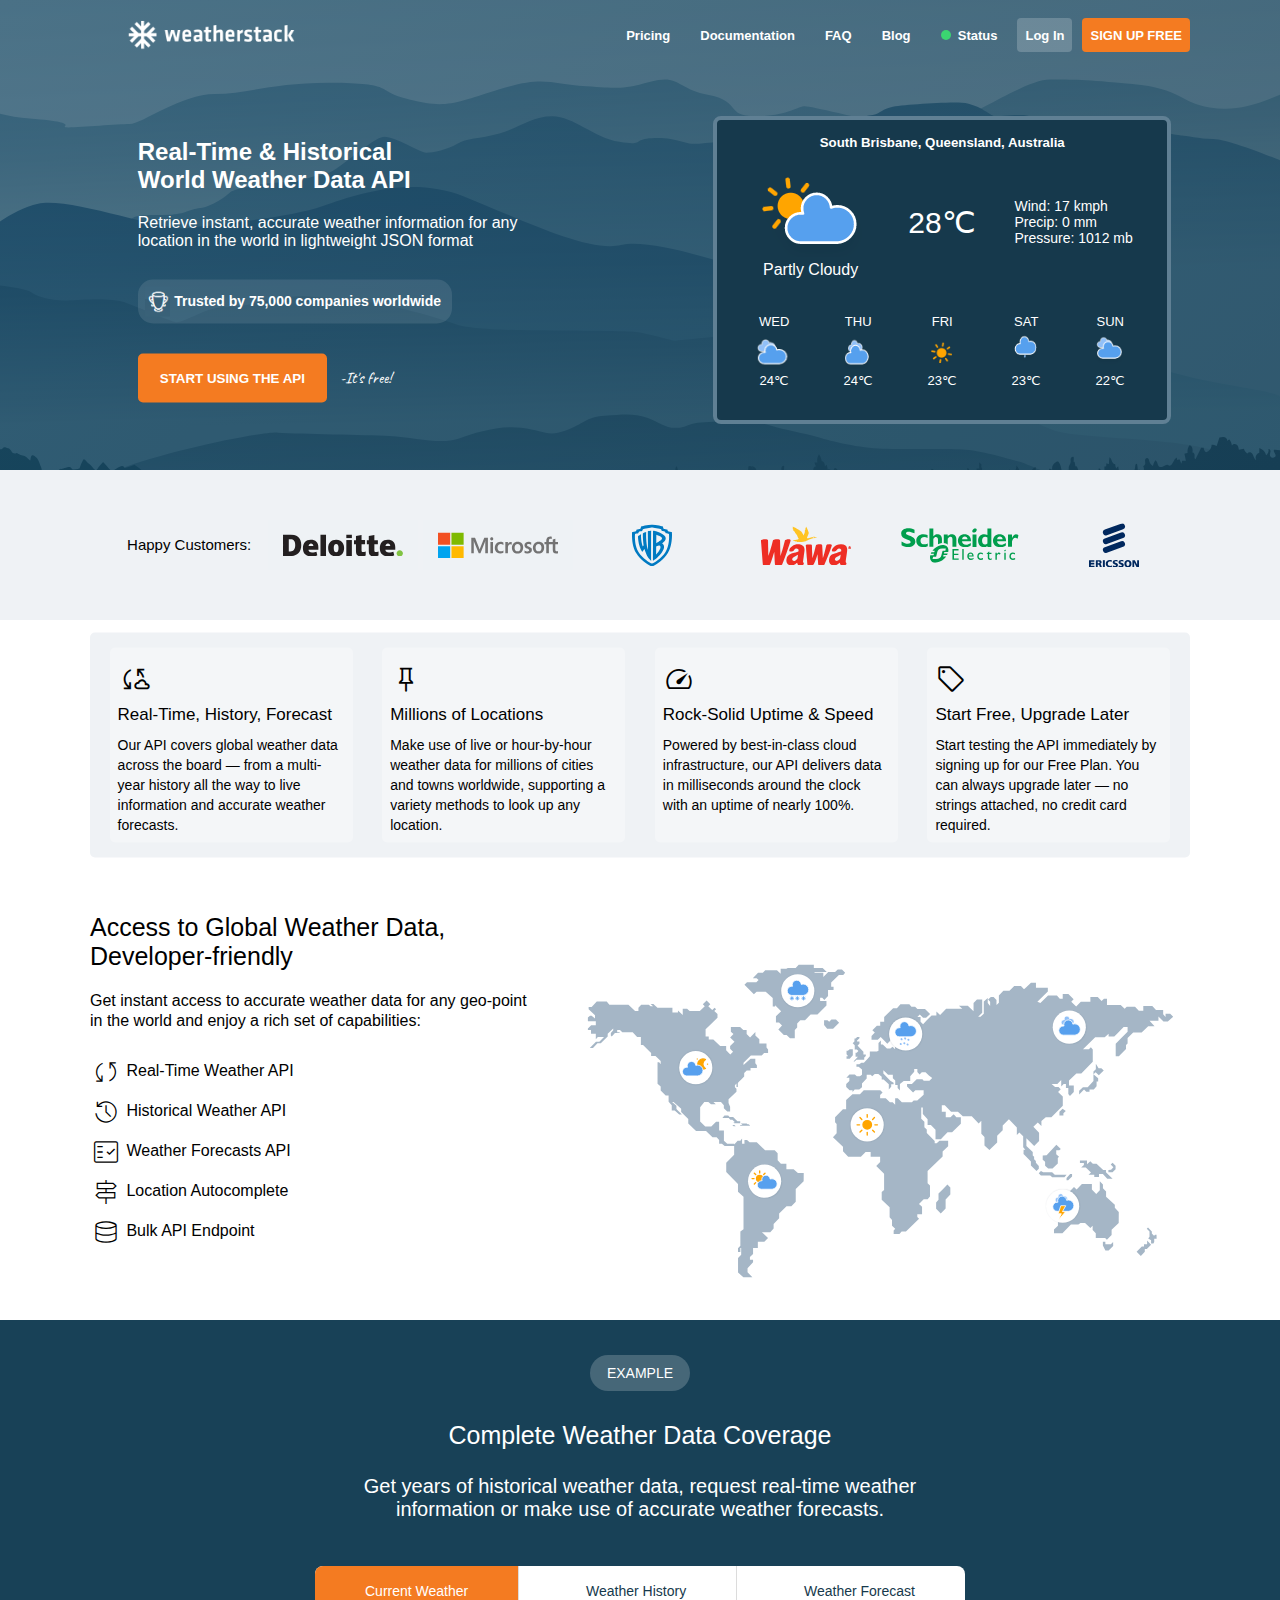
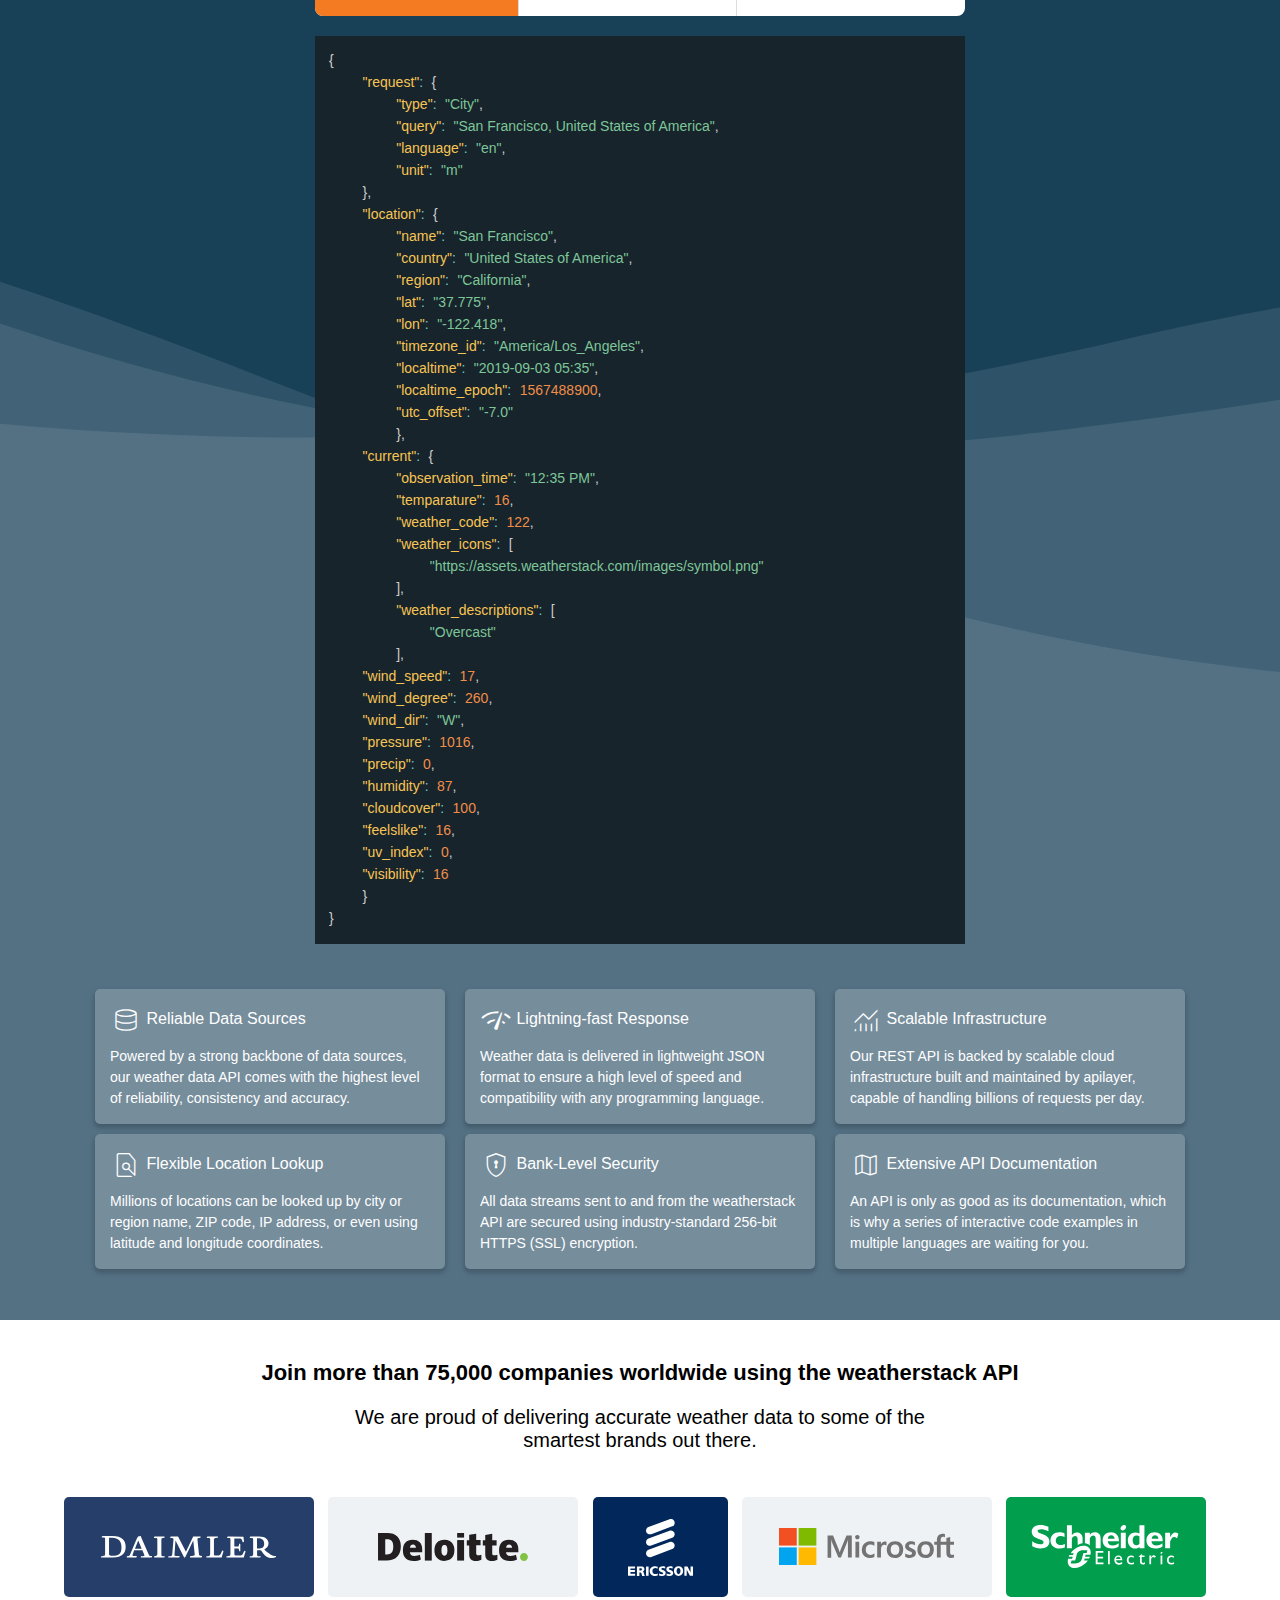
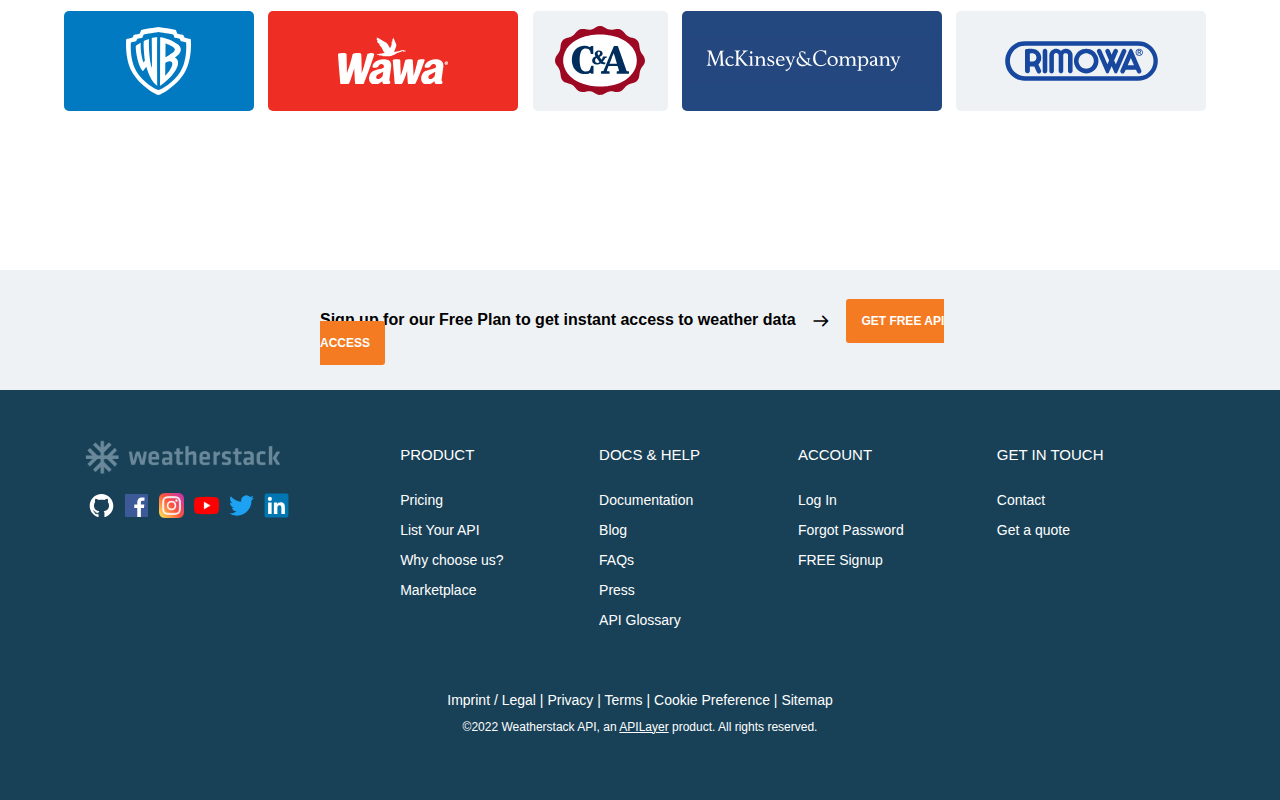
==== commit 7034d934: "changed the style of pre and code elements with prismJs" ====
--- a/index.html
+++ b/index.html
@@ -7,7 +7,8 @@
     <link rel="stylesheet" href="http://fonts.googleapis.com/css?family=Caveat">
     <link rel="stylesheet"
         href="https://fonts.googleapis.com/css2?family=Material+Symbols+Outlined:opsz,wght,FILL,GRAD@20..48,100..700,0..1,-50..200" />
-    <link rel="stylesheet" href="style.css">
+    <link rel="stylesheet" href="./stylesheets/style.css">
+    <link rel="stylesheet" href="./stylesheets/prism.css">
 </head>
 <body>
     <div class="index">
@@ -196,15 +197,49 @@
                 <li><a href="">Weather Forecast</a></li>
             </ul>
             <div class="code_block">
-                <pre>
-                {
-                    "request": {
-                        "type": "City",
-                        "query": "San Francisco, United States of America",
-                        "language": "en",
-                        "unit": "m"
-                    }
-                }
+                <pre class="code_format_class">
+                    <code class="language-json">
+                        {
+                            "request": {
+                                "type": "City",
+                                "query": "San Francisco, United States of America",
+                                "language": "en",
+                                "unit": "m"
+                            },
+                            "location": {
+                                "name": "San Francisco",
+                                "country": "United States of America",
+                                "region": "California",
+                                "lat": "37.775",
+                                "lon": "-122.418",
+                                "timezone_id": "America/Los_Angeles",
+                                "localtime": "2019-09-03 05:35",
+                                "localtime_epoch": 1567488900,
+                                "utc_offset": "-7.0"
+                                },
+                            "current": {
+                                "observation_time": "12:35 PM",
+                                "temparature": 16,
+                                "weather_code": 122,
+                                "weather_icons": [
+                                    "https://assets.weatherstack.com/images/symbol.png"
+                                ],
+                                "weather_descriptions": [
+                                    "Overcast"
+                                ],
+                            "wind_speed": 17,
+                            "wind_degree": 260,
+                            "wind_dir": "W",
+                            "pressure": 1016,
+                            "precip": 0,
+                            "humidity": 87,
+                            "cloudcover": 100,
+                            "feelslike": 16,
+                            "uv_index": 0,
+                            "visibility": 16
+                            }
+                        }
+                    </code>
                 </pre>
             </div>
         </div>
@@ -337,6 +372,7 @@
         </div>
     </footer>
 
-
+<!-- <script src="prism.js"></script> -->
+<script src="./scripts/prism-whitespace.js"></script>
 </body>
 </html>--- a/stylesheets/style.css
+++ b/stylesheets/style.css
@@ -0,0 +1,800 @@
+* {
+    font-family:Arial, Helvetica, sans-serif;
+    margin:0;
+    padding:0
+}
+
+
+div.index {
+    background-image: url("../assets/mountains.svg"), linear-gradient(135deg, #1f4e69 0, #164058 100%);
+    background-size: cover;
+    background-position: 0 35%;
+    color: #fff;
+    text-align: center;
+
+}
+
+nav.header {
+        max-width: 1100px;
+        height: 70px;
+        margin: 0 auto;
+        overflow: hidden;
+}
+
+div.logo {
+    height: 100%;
+    width: 22%;
+    float: left;
+    text-align: center;
+}
+
+
+.logo img {
+    height: 30px;
+    margin-top: 20px;
+}
+
+ul.nav_list {
+    display: flex;
+    flex-direction: row;
+    height: 100%;
+    justify-content: space-around;
+    align-items: center;
+    gap: 10px;
+    list-style-type: none;
+    float: right;  
+}
+
+
+ul.nav_list > li > a {
+    color:#fff;
+    font-size:small;
+    font-weight: 600;
+}
+
+ul.nav_list >li > a:link {
+    text-decoration: none;
+}
+
+ul.nav_list>li>a:hover {
+    text-decoration:underline;
+}
+
+ul.nav_list > li {
+    display: inline-block;
+    margin: 0 10px 0 10px;
+}
+
+#status:before {
+    content: "";
+    display: inline-block;
+    height: 10px;
+    width: 10px;
+    background-color: #3bd671;
+    border-radius: 50%;
+}
+
+#login {
+    padding: 8px;
+    background-color: rgba(255, 255, 255, 0.2);
+    border-radius: 4px;
+    margin:0;
+}
+
+#signup {
+    padding: 8px;
+    background-color: #f47b21;
+    border-radius: 4px;
+    margin:0;
+
+}
+
+section.main {
+    max-width: 1400px;
+    margin: 0 auto;
+}
+
+.left,.right {
+    display: inline-block;
+    /* border:3px solid red; */
+    width: 600px;
+    height: 400px;
+    vertical-align: middle;
+}
+
+.left {
+    text-align: left;
+    /* setup to center the child div container */
+    position: relative;
+}
+
+.container {
+    position: absolute;
+    top: 50%;
+    left: 50%;
+    transform: translate(-50%, -50%)
+
+}
+.texts,.trophy,.btn {
+    margin: 30px 0;
+}
+.texts > h2 {
+    width: 300px;
+    margin: 20px 0;
+}
+.texts > h4 {
+    width: 400px;
+    margin: 5px 0;
+    font-weight: 500;
+}
+
+
+.trophy {
+    width:300px;
+    height:30px;
+    padding:7px;
+    background: rgba(255, 255, 255, 0.1);
+    border-radius: 15px;
+    
+}
+.trophy img {
+    height: 30px;
+    vertical-align: middle;
+}
+.trophy span {
+    display: inline-block;
+    font-size: 14px;
+    font-weight: 600;
+    
+}
+
+#start {
+    background: #f47b21;
+    color:#fff;
+    font-weight: 600;
+    padding: 15px 20px;
+    border: 2px solid #f47b21;
+    border-radius: 5px;
+    cursor: pointer;
+}
+
+#start:hover {
+        background: #cc6414;
+    /*text-decoration: underline;*/
+}
+
+#free {
+    font-family: 'Caveat', serif;
+}
+
+.right {
+    text-align: center;
+    /* setup to center the child div weatherbox */
+    position:relative;
+}
+
+.weather_box {
+    display: inline-block;
+    width: 450px;
+    height: 300px;
+    background-color: #16394c;
+    border: 4px solid #608094;
+    border-radius: 8px;
+    /*setup to center the div weatherbox*/
+    position:absolute;
+    top: 50%;
+    left: 50%;
+    transform: translate(-50%, -50%)
+
+}
+
+.location {
+    margin: 15px auto;
+}
+
+.main_weather {
+    display:flex;
+    justify-content: space-around;
+    align-items: center;
+    margin: 15px;
+    padding-bottom: 20px;
+}
+
+.main_weather .weather_middle {
+    font-size: 30px;
+}
+
+.main_weather .weather_right {
+    text-align: left;
+    font-weight: lighter;
+    font-size: 14px;
+}
+
+
+.forecast {
+    display: flex;
+    justify-content: space-around;
+    margin: 15px;
+}
+
+.forecast img {
+    width: 40px;
+    height: 40px;
+}
+
+.forecast .weekday, .temp {
+    font-size: 13px;
+}
+
+section.customers {
+    background-color: #eff2f5;
+    height: 150px;
+    position: relative;
+}
+
+.customers > .container {
+    width: 1200px;
+    margin: 0 auto;
+}
+
+.customers ul {
+    height: 100%;
+    list-style-type:none;
+
+}
+
+.customers ul li {
+    display: inline-block;
+    width: 150px;
+    height: 50px;
+    text-align: center;
+    vertical-align: middle;
+
+}
+
+.customers ul:first-child {
+    font-size: 15px;
+    font-weight: 300;
+    line-height: 50px;
+}
+
+.customers .deloitte {
+    background-image: url(../assets/clinet_icons/client_deloitte.svg);
+    background-size: 120px;
+    background-repeat: no-repeat;
+    background-position: center;
+}
+
+.customers .microsoft {
+    background-image: url(../assets/clinet_icons/client_microsoft.svg);
+    background-size: 120px;
+    background-repeat: no-repeat;
+    background-position: center;
+}
+
+.customers .warnerBros {
+    background-image: url(../assets/clinet_icons/client_warnerbros.svg);
+    background-size: 40px;
+    background-repeat: no-repeat;
+    background-position: center;
+}
+
+.customers .wawa {
+    background-image: url(../assets/clinet_icons/client_wawa.svg);
+    background-size: 90px;
+    background-repeat: no-repeat;
+    background-position: center;
+}
+
+.customers .schneider {
+    background-image: url(../assets/clinet_icons/client_schneider.svg);
+    background-size: 120px;
+    background-repeat: no-repeat;
+    background-position: center;
+}
+
+.customers .ericsson {
+    background-image: url(../assets/clinet_icons/client_ericsson_2.svg);
+    background-size: 50px;
+    background-repeat: no-repeat;
+    background-position: center;
+}
+
+.customers ul::before {
+    content: "";
+    display: inline-block;
+    width: 70px;
+}
+
+.customers ul::after {
+    content: "";
+    display: inline-block;
+    width: 30px;
+}
+
+section.features {
+    /* border: 1px solid black; */
+    height: 250px;
+    position: relative;
+}
+
+.features .container {
+    background-color:#eff2f5;
+    width: 1100px;
+    height: 90%;
+    text-align: center;
+    display: flex;
+    justify-content: space-evenly;
+    align-items: center;
+    gap:10px;
+    border-radius: 5px;
+}
+
+.features .info_card {
+    background-color: rgba(255, 255, 255, 0.3);
+    width: 225px;
+    height: 80%;
+    text-align: left;
+    border-radius: 5px;
+
+}
+
+.info_card {
+    padding: 15px 10px 0 8px;
+}
+
+.info_card h4 {
+    font-size: 17px;
+    font-weight: 500;
+    margin: 10px 0;
+}
+
+.info_card p {
+    font-family: sans-serif;
+    font-weight: 200;
+    font-size: 14px;
+    line-height: 20px;
+}
+
+.info_card .material-symbols-outlined {
+    font-weight: 300;
+}
+
+section.main_feature {
+    /* border: 1px solid black; */
+    height: 450px;
+    position: relative;
+
+}
+
+.main_feature .container {
+    /* background-color: #eff2f5; */
+    width: 1100px;
+    height: 90%;
+}
+
+.feature_detail {
+    width: 450px;
+    float: left;
+}
+
+.world_map {
+    float: right;
+}
+
+.feature_detail h4 {
+    font-size: 25px;
+    font-weight: 300;
+    margin: 20px 0;
+}
+
+.feature_detail p {
+    font-family: sans-serif;
+    font-weight: 200;
+    line-height: 20px;
+    margin-bottom: 20px;
+}
+
+.feature_detail ul {
+    list-style-type: none;
+    line-height: 40px;
+}
+
+.feature_detail li {
+    font-weight: 200;
+    font-family: sans-serif;
+}
+
+
+.world_map {
+    text-align: right;
+    width: 620px;
+}
+
+.world_map img {
+    margin-top: 60px;
+}
+
+.material-symbols-outlined {
+    vertical-align: middle;
+    font-size: 32px;
+    font-weight: 200;
+} 
+
+section.example {
+    background: #184157 url(../assets/bg_waves_4.svg);
+    background-size: cover;
+    position:relative;
+    height: 1600px;
+}
+
+.new_container {
+    max-width: 1170px;
+    margin: 0 auto;
+    text-align: center;
+}
+
+.new_container::before {
+    content: "";
+    display: block;
+    height: 15px;
+}
+
+.example h4 {
+    font-size: 25px;
+    font-weight: 400;
+    color:#fff;
+    line-height: normal;
+    margin-bottom: 25px;
+}
+
+.example h4::before{
+    content: 'Example';
+    width: 100px;
+    display: block;
+    text-transform: uppercase;
+    font-size: 14px;
+    background-color: rgba(255,255,255, 0.2);
+    border-radius: 99px;
+    margin: 0 auto;
+    text-align: center;
+    padding: 10px 0 10px 0;
+    margin-top: 20px;
+    margin-bottom: 30px;
+
+}
+
+.example h5 {
+    font-family: sans-serif;
+    font-size: 20px;
+    font-weight: 200;
+    color:#fff;
+    max-width: 600px;
+    margin: 0 auto;
+    margin-bottom: 45px;
+}
+
+.example ul {
+    list-style-type: none;
+    max-width: 650px;
+    margin: 0 auto;
+    height: 50px;
+    background-color: #fff;
+    border-radius: 8px;
+    text-align: center;
+
+}
+
+.example ul li {
+    display: inline-block;
+    height: 100%;
+    line-height: 50px;
+    padding: 0 50px;
+    
+}
+
+ul.radio_btn li:first-child {
+    float: left;
+    background-color: #f47b21;
+    border-right: 1px solid gainsboro;
+    border-radius: 8px 0 0 8px;
+}
+
+ul.radio_btn li:nth-child(2) {
+    border-right: 1px solid gainsboro;
+}
+
+ul.radio_btn li:last-child {
+    float: right;
+    border-radius: 0 8px 8px 0;
+}
+
+
+
+.example ul li a{
+    text-decoration: none;
+    color:#16394c;
+    font-size: 14px;
+}
+
+ul.radio_btn li:first-child a {
+    color: #fff;
+}
+
+.example ul li a:hover {
+    text-decoration: underline;
+}
+
+
+.example .code_block {
+    background-color: #17242b;
+    color:#fff;
+    max-width: 650px;
+    margin: 20px auto 0;
+    border-radius: 8px;
+    margin-bottom: 45px;
+
+}
+
+.example .code_block pre {
+    display: block;
+    font-family: 'Courier New', Courier, monospace;
+    text-align: left;
+    background-color: #17242b;
+    font-weight: 200;
+    font-size: 14px;
+
+}
+
+
+.more_features {
+    display: flex;
+    justify-content: center;
+    flex-wrap: wrap;
+    max-width: 1100px;
+    max-height: 150px;
+    margin: 0 auto;
+    gap: 10px 20px;
+}
+
+.more_features .info_box {
+    background-color: rgba(255, 255, 255, 0.2);
+    max-width: 320px;
+    border-radius: 5px;
+    padding: 15px;
+    color: #fff;
+    box-shadow: 0 3px 5px 1px rgba(0, 0, 0, 0.2);
+}
+
+.more_features .info_box p {
+    font-family: sans-serif;
+    font-size: 14px;
+    font-weight: 300;
+    margin-top: 10px;
+    line-height: 1.5em;
+}
+
+section.partners {
+    height: 550px;
+}
+
+.partners h4 {
+    font-size: 22px;
+    font-weight: 600;
+    margin-top: 25px;
+}
+
+.partners h5 {
+    font-family: sans-serif;
+    font-size: 20px;
+    font-weight: 200;
+    max-width: 600px;
+    margin: 20px auto 0;
+
+}
+
+.partners .brand_list {
+    list-style-type: none;
+    text-align: center;
+    margin-top: 45px;
+}
+
+.brand_list li {
+    display: inline-block;
+    width: 250px;
+    height: 100px;
+    border-radius: 5px;
+    margin-right: 10px;
+    margin-bottom: 10px;
+}
+
+li.daimler {
+    background: #263e6a url(../assets/clinet_icons/client_white_daimler.svg);
+    background-size: 175px;
+    background-repeat: no-repeat;
+    background-position: center;
+}
+
+li.deloitte {
+    background: #eef2f5 url(../assets/clinet_icons/client_deloitte.svg);
+    background-size: 150px;
+    background-repeat: no-repeat;
+    background-position: center;
+}
+
+li.eric {
+    background: #01275b url(../assets/clinet_icons/client_white_ericsson_2.svg);
+    background-size: 65px;
+    background-repeat: no-repeat;
+    background-position: center;
+    width: 135px;
+}
+
+li.microsoft {
+    background: #eef2f5 url(../assets/clinet_icons/client_microsoft.svg);
+    background-size: 175px;
+    background-repeat: no-repeat;
+    background-position: center;
+}
+
+li.sch {
+    background: #009e4d url(../assets/clinet_icons/client_white_schneider.svg);
+    background-size: 150px;
+    background-repeat: no-repeat;
+    background-position: center;
+    width: 200px;
+}
+
+li.wb {
+    background: #027ac2 url(../assets/clinet_icons/client_white_warnerbros.svg);
+    background-size: 65px;
+    background-repeat: no-repeat;
+    background-position: center;
+    width:190px;
+}
+
+li.ww {
+    background: #ee2e25 url(../assets/clinet_icons/client_white_wawa.svg);
+    background-size: 110px;
+    background-repeat: no-repeat;
+    background-position: center;
+}
+
+li.canda {
+    background: #eef2f5 url(../assets/clinet_icons/client_canda.svg);
+    background-size: 90px;
+    background-repeat: no-repeat;
+    background-position: center;
+    width: 135px;
+}
+
+li.mckinsey {
+    background: #23477f url(../assets/clinet_icons/client_mckinsey.svg);
+    background-size: 250px;
+    background-repeat: no-repeat;
+    background-position: center;
+    width: 260px;
+}
+
+li.rimowa {
+    background: #eef2f5 url(../assets/clinet_icons/client_rimowa.svg);
+    background-size: 155px;
+    background-repeat: no-repeat;
+    background-position: center;
+}
+
+section.cta {
+    background-color: #eef2f5;
+    height: 120px;
+    position: relative;
+
+}
+
+section.cta span {
+    font-size: 16px;
+    font-weight: 600;
+}
+
+section.cta span.material-symbols-outlined {
+    font-size: 24px;
+    font-weight: 300;
+}
+
+
+section.cta a {
+    background-color: #f47b21;
+    font-size: 12px;
+    font-weight: 600;
+    color: #fff;
+    text-decoration: none;
+    padding: 15px;
+    border-radius: 3px;
+}
+
+section.cta a:hover {
+    text-decoration: underline;
+}
+
+footer {
+    background-color: #184157;
+    height: 310px;
+    color: #fff;
+    font-size: 14px;
+    font-weight: 200;
+    padding: 50px 0;
+    position: relative;
+
+}
+
+.footer_container {
+    max-width: 1170px;
+    margin: 0 auto;
+    padding: 0 20px;
+    display: flex;
+    justify-content: center;
+}
+
+.left_container {
+    width: 27%;
+}
+
+.footer_logos {
+    margin-bottom: 15px;
+}
+
+.social_media {
+    display: flex;
+}
+
+.social_media div {
+    margin: 0 5px;
+}
+
+.footer_container ul {
+    list-style-type: none;
+    width: 17%;
+}
+
+.footer_container ul li {
+    line-height: 30px;
+}
+
+li.list_title {
+    font-size: 15px;
+    font-weight: 500;
+    text-transform: uppercase;
+    margin-bottom: 15px;
+
+}
+
+footer a {
+    color:#fff;
+    text-decoration: none;
+
+}
+
+footer a:hover {
+    text-decoration: underline;
+}
+
+
+footer .copyright {
+    width: 100%;
+    height: 50%;
+    margin: 0 auto;
+    position: relative;
+    text-align: center;
+}
+
+.copyright .copyright_link {
+    margin-bottom: 12px;
+
+}
+
+footer .copyright_text {
+    font-size: 12px;
+}
+
+footer .copyright_text a {
+    text-decoration: underline;
+}--- a/stylesheets/prism.css
+++ b/stylesheets/prism.css
@@ -0,0 +1,4 @@
+/* PrismJS 1.29.0
+https://prismjs.com/download.html#themes=prism-tomorrow&languages=markup+css+clike+javascript+json+json5&plugins=toolbar+copy-to-clipboard */
+code[class*=language-],pre[class*=language-]{color:#ccc;background:0 0;font-family:Consolas,Monaco,'Andale Mono','Ubuntu Mono',monospace;font-size:1em;text-align:left;white-space:pre;word-spacing:normal;word-break:normal;word-wrap:normal;line-height:1.5;-moz-tab-size:4;-o-tab-size:4;tab-size:4;-webkit-hyphens:none;-moz-hyphens:none;-ms-hyphens:none;hyphens:none}pre[class*=language-]{padding:1em;margin:.5em 0;overflow:auto}:not(pre)>code[class*=language-],pre[class*=language-]{background:#2d2d2d}:not(pre)>code[class*=language-]{padding:.1em;border-radius:.3em;white-space:normal}.token.block-comment,.token.cdata,.token.comment,.token.doctype,.token.prolog{color:#999}.token.punctuation{color:#ccc}.token.attr-name,.token.deleted,.token.namespace,.token.tag{color:#e2777a}.token.function-name{color:#6196cc}.token.boolean,.token.function,.token.number{color:#f08d49}.token.class-name,.token.constant,.token.property,.token.symbol{color:#f8c555}.token.atrule,.token.builtin,.token.important,.token.keyword,.token.selector{color:#cc99cd}.token.attr-value,.token.char,.token.regex,.token.string,.token.variable{color:#7ec699}.token.entity,.token.operator,.token.url{color:#67cdcc}.token.bold,.token.important{font-weight:700}.token.italic{font-style:italic}.token.entity{cursor:help}.token.inserted{color:green}
+div.code-toolbar{position:relative}div.code-toolbar>.toolbar{position:absolute;z-index:10;top:.3em;right:.2em;transition:opacity .3s ease-in-out;opacity:0}div.code-toolbar:hover>.toolbar{opacity:1}div.code-toolbar:focus-within>.toolbar{opacity:1}div.code-toolbar>.toolbar>.toolbar-item{display:inline-block}div.code-toolbar>.toolbar>.toolbar-item>a{cursor:pointer}div.code-toolbar>.toolbar>.toolbar-item>button{background:0 0;border:0;color:inherit;font:inherit;line-height:normal;overflow:visible;padding:0;-webkit-user-select:none;-moz-user-select:none;-ms-user-select:none}div.code-toolbar>.toolbar>.toolbar-item>a,div.code-toolbar>.toolbar>.toolbar-item>button,div.code-toolbar>.toolbar>.toolbar-item>span{color:#bbb;font-size:.8em;padding:0 .5em;background:#f5f2f0;background:rgba(224,224,224,.2);box-shadow:0 2px 0 0 rgba(0,0,0,.2);border-radius:.5em}div.code-toolbar>.toolbar>.toolbar-item>a:focus,div.code-toolbar>.toolbar>.toolbar-item>a:hover,div.code-toolbar>.toolbar>.toolbar-item>button:focus,div.code-toolbar>.toolbar>.toolbar-item>button:hover,div.code-toolbar>.toolbar>.toolbar-item>span:focus,div.code-toolbar>.toolbar>.toolbar-item>span:hover{color:inherit;text-decoration:none}
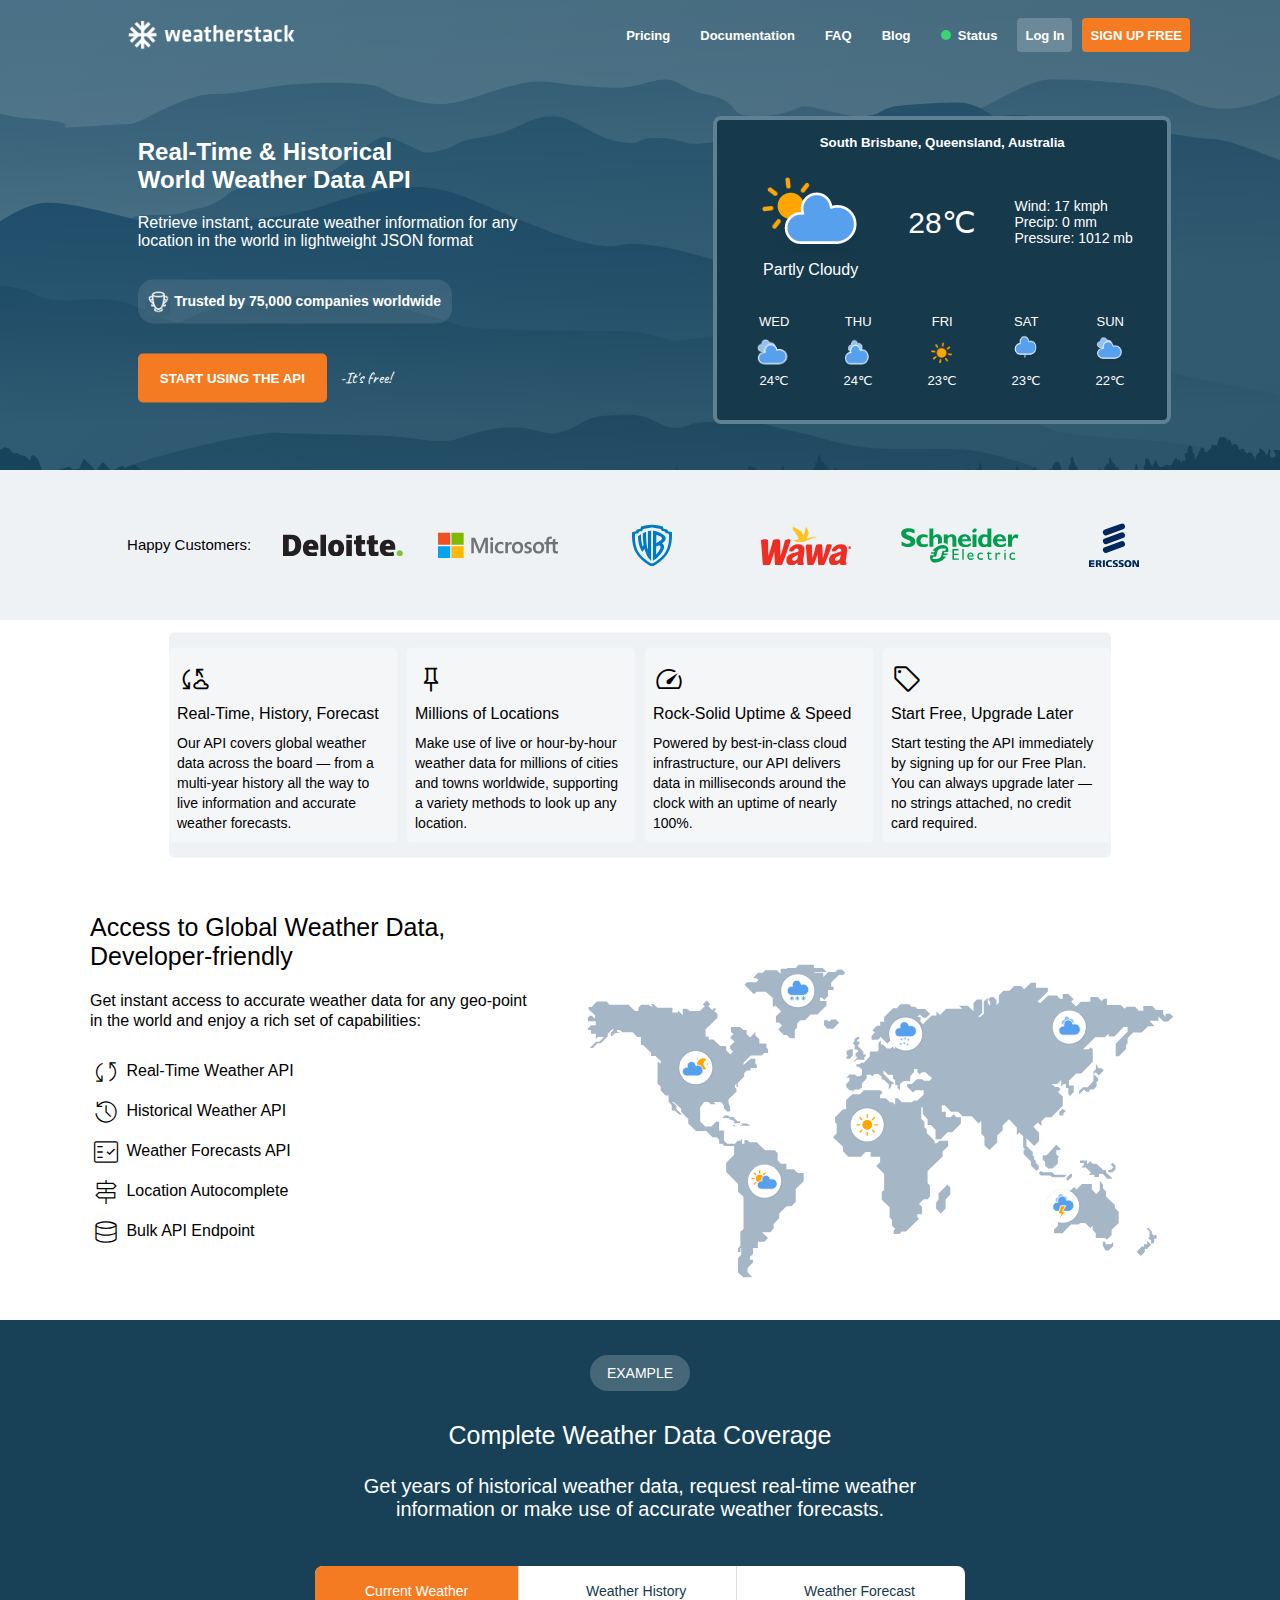
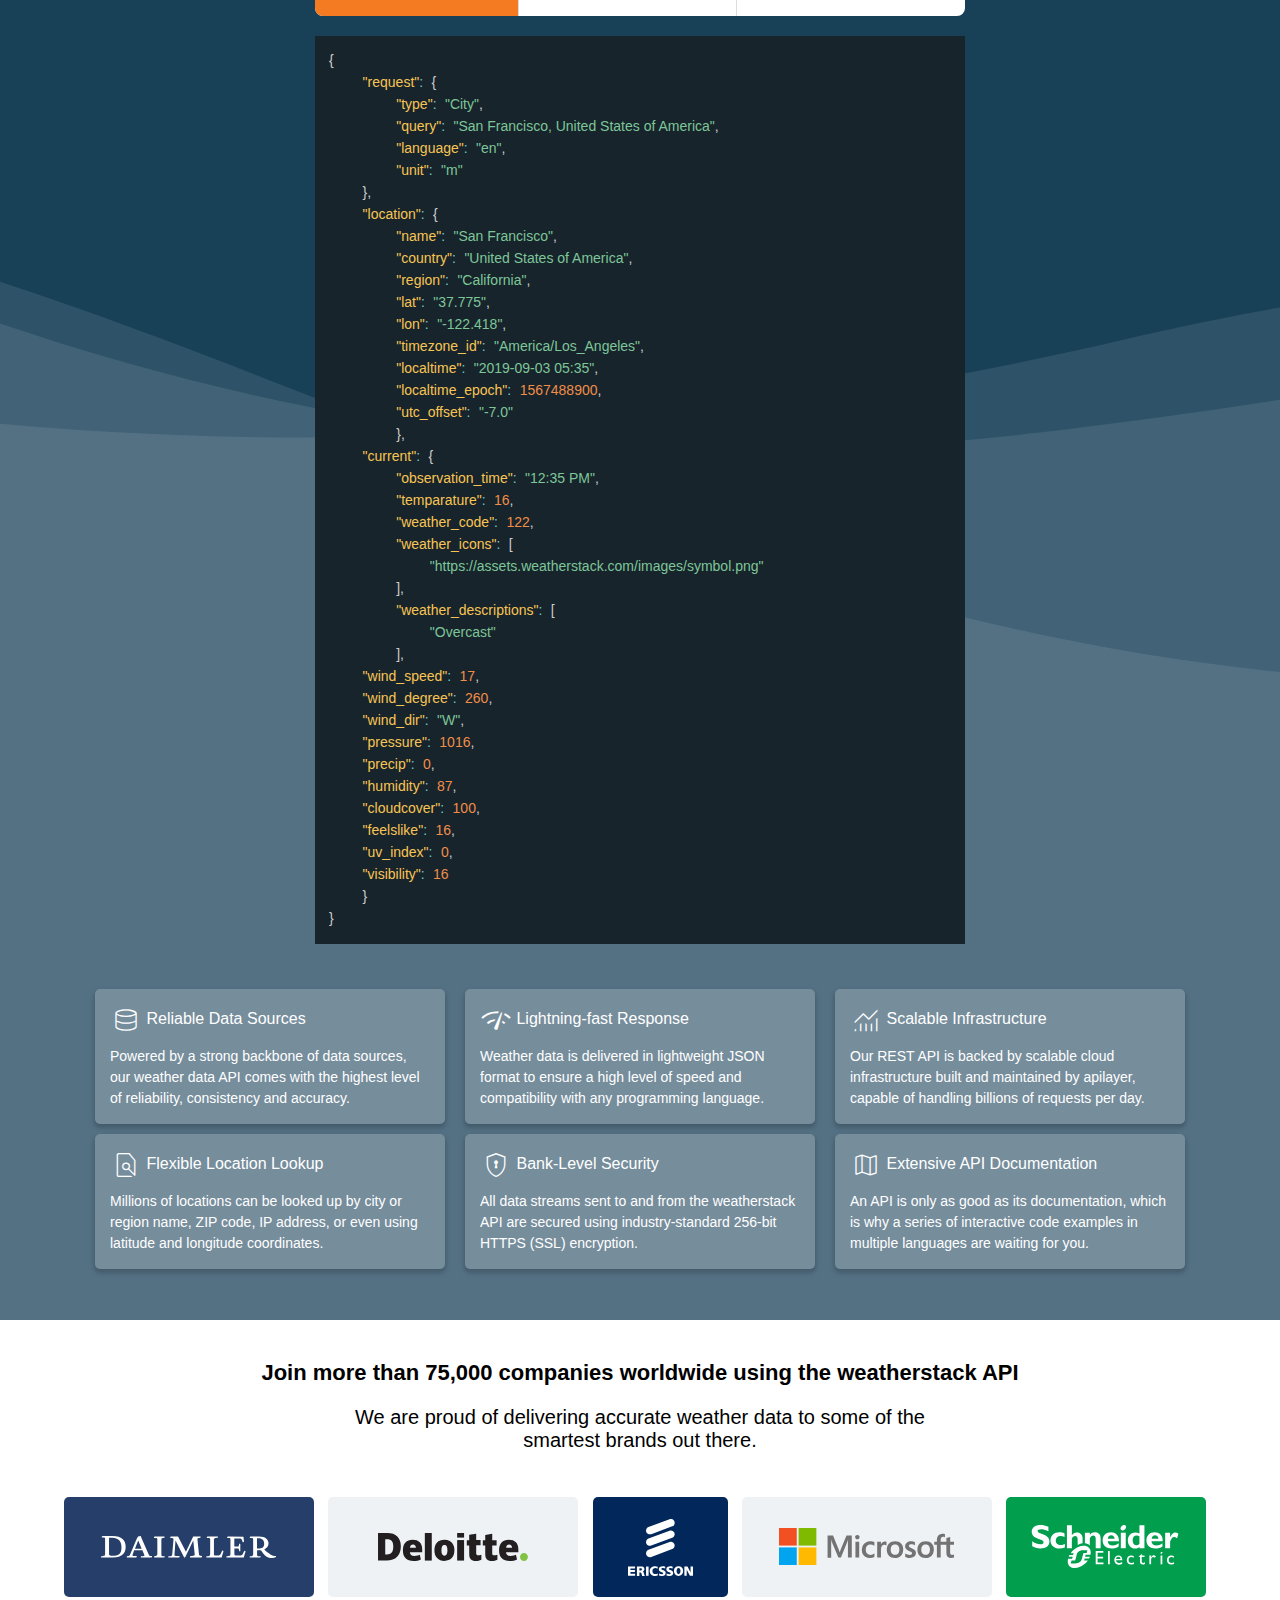
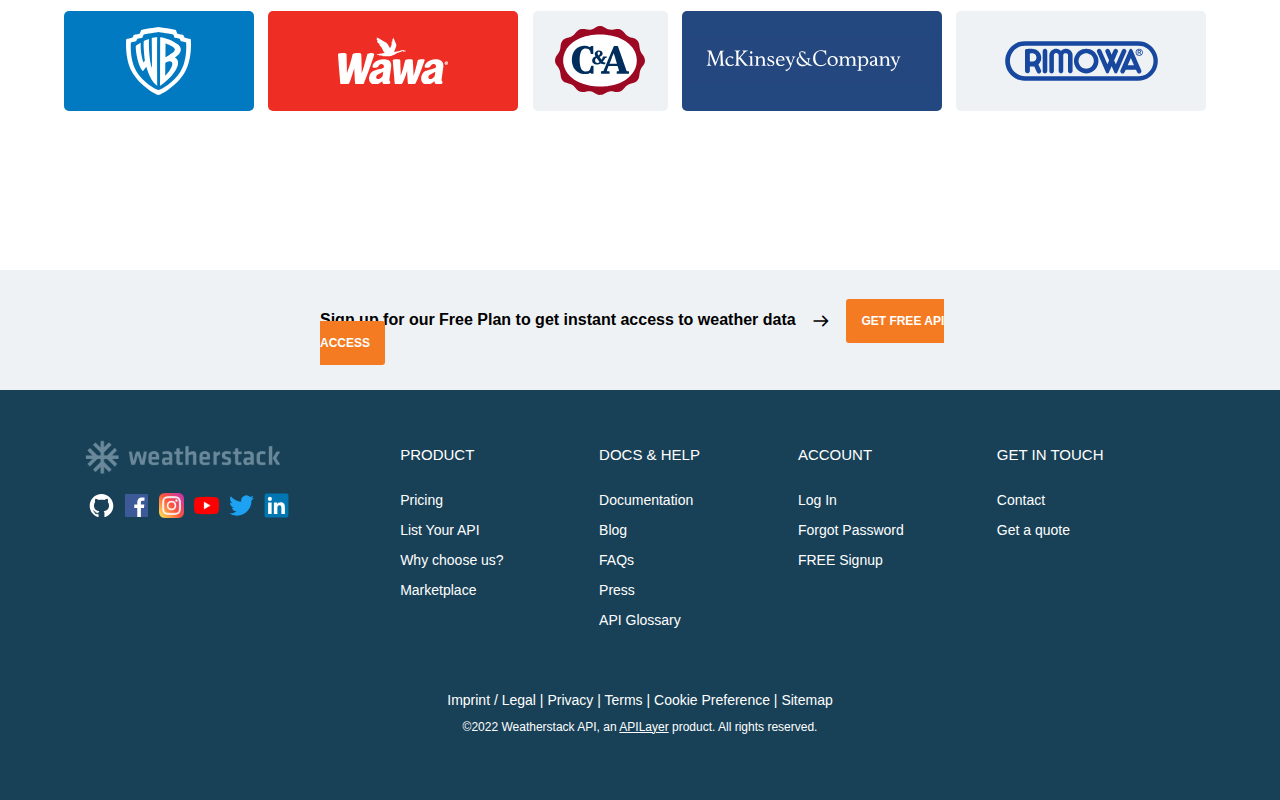
==== commit e6e9d9e1: "pricing page" ====
--- a/index.html
+++ b/index.html
@@ -21,7 +21,7 @@
             </div>
       
             <ul class="nav_list">
-                <li><a href="./">Pricing</a></li>
+                <li><a href="./pricing.html">Pricing</a></li>
                 <li><a href="./">Documentation</a></li>
                 <li><a href="./">FAQ</a></li>
                 <li><a href="./">Blog</a></li>
--- a/stylesheets/style.css
+++ b/stylesheets/style.css
@@ -1,800 +1,786 @@
 * {
-    font-family:Arial, Helvetica, sans-serif;
-    margin:0;
-    padding:0
-}
-
+  font-family: Arial, Helvetica, sans-serif;
+  margin: 0;
+  padding: 0;
+}
+
+@media screen and (max-width: 800px) {
+  section.customers {
+    overflow-y: scroll;
+  }
+
+  section.features {
+    width: 100%;
+    height: 800px;
+  }
+
+}
 
 div.index {
-    background-image: url("../assets/mountains.svg"), linear-gradient(135deg, #1f4e69 0, #164058 100%);
-    background-size: cover;
-    background-position: 0 35%;
-    color: #fff;
-    text-align: center;
-
+  background-image: url("../assets/mountains.svg"),
+    linear-gradient(135deg, #1f4e69 0, #164058 100%);
+  background-size: cover;
+  background-position: 0 35%;
+  color: #fff;
+  text-align: center;
 }
 
 nav.header {
-        max-width: 1100px;
-        height: 70px;
-        margin: 0 auto;
-        overflow: hidden;
+  max-width: 1100px;
+  height: 70px;
+  margin: 0 auto;
+  overflow: hidden;
 }
 
 div.logo {
-    height: 100%;
-    width: 22%;
-    float: left;
-    text-align: center;
-}
-
+  height: 100%;
+  width: 22%;
+  float: left;
+  text-align: center;
+}
 
 .logo img {
-    height: 30px;
-    margin-top: 20px;
+  height: 30px;
+  margin-top: 20px;
 }
 
 ul.nav_list {
-    display: flex;
-    flex-direction: row;
-    height: 100%;
-    justify-content: space-around;
-    align-items: center;
-    gap: 10px;
-    list-style-type: none;
-    float: right;  
-}
-
+  display: flex;
+  flex-direction: row;
+  height: 100%;
+  justify-content: space-around;
+  align-items: center;
+  gap: 10px;
+  list-style-type: none;
+  float: right;
+}
 
 ul.nav_list > li > a {
-    color:#fff;
-    font-size:small;
-    font-weight: 600;
-}
-
-ul.nav_list >li > a:link {
-    text-decoration: none;
-}
-
-ul.nav_list>li>a:hover {
-    text-decoration:underline;
+  color: #fff;
+  font-size: small;
+  font-weight: 600;
+}
+
+ul.nav_list > li > a:link {
+  text-decoration: none;
+}
+
+ul.nav_list > li > a:hover {
+  text-decoration: underline;
 }
 
 ul.nav_list > li {
-    display: inline-block;
-    margin: 0 10px 0 10px;
+  display: inline-block;
+  margin: 0 10px 0 10px;
 }
 
 #status:before {
-    content: "";
-    display: inline-block;
-    height: 10px;
-    width: 10px;
-    background-color: #3bd671;
-    border-radius: 50%;
+  content: "";
+  display: inline-block;
+  height: 10px;
+  width: 10px;
+  background-color: #3bd671;
+  border-radius: 50%;
 }
 
 #login {
-    padding: 8px;
-    background-color: rgba(255, 255, 255, 0.2);
-    border-radius: 4px;
-    margin:0;
+  padding: 8px;
+  background-color: rgba(255, 255, 255, 0.2);
+  border-radius: 4px;
+  margin: 0;
 }
 
 #signup {
-    padding: 8px;
-    background-color: #f47b21;
-    border-radius: 4px;
-    margin:0;
-
+  padding: 8px;
+  background-color: #f47b21;
+  border-radius: 4px;
+  margin: 0;
 }
 
 section.main {
-    max-width: 1400px;
-    margin: 0 auto;
-}
-
-.left,.right {
-    display: inline-block;
-    /* border:3px solid red; */
-    width: 600px;
-    height: 400px;
-    vertical-align: middle;
+  max-width: 1400px;
+  margin: 0 auto;
+}
+
+.left,
+.right {
+  display: inline-block;
+  /* border:3px solid red; */
+  width: 600px;
+  height: 400px;
+  vertical-align: middle;
 }
 
 .left {
-    text-align: left;
-    /* setup to center the child div container */
-    position: relative;
+  text-align: left;
+  /* setup to center the child div container */
+  position: relative;
 }
 
 .container {
-    position: absolute;
-    top: 50%;
-    left: 50%;
-    transform: translate(-50%, -50%)
-
-}
-.texts,.trophy,.btn {
-    margin: 30px 0;
+  position: absolute;
+  top: 50%;
+  left: 50%;
+  transform: translate(-50%, -50%);
+}
+.texts,
+.trophy,
+.btn {
+  margin: 30px 0;
 }
 .texts > h2 {
-    width: 300px;
-    margin: 20px 0;
+  width: 300px;
+  margin: 20px 0;
 }
 .texts > h4 {
-    width: 400px;
-    margin: 5px 0;
-    font-weight: 500;
-}
-
+  width: 400px;
+  margin: 5px 0;
+  font-weight: 500;
+}
 
 .trophy {
-    width:300px;
-    height:30px;
-    padding:7px;
-    background: rgba(255, 255, 255, 0.1);
-    border-radius: 15px;
-    
+  width: 300px;
+  height: 30px;
+  padding: 7px;
+  background: rgba(255, 255, 255, 0.1);
+  border-radius: 15px;
 }
 .trophy img {
-    height: 30px;
-    vertical-align: middle;
+  height: 30px;
+  vertical-align: middle;
 }
 .trophy span {
-    display: inline-block;
-    font-size: 14px;
-    font-weight: 600;
-    
+  display: inline-block;
+  font-size: 14px;
+  font-weight: 600;
 }
 
 #start {
-    background: #f47b21;
-    color:#fff;
-    font-weight: 600;
-    padding: 15px 20px;
-    border: 2px solid #f47b21;
-    border-radius: 5px;
-    cursor: pointer;
+  background: #f47b21;
+  color: #fff;
+  font-weight: 600;
+  padding: 15px 20px;
+  border: 2px solid #f47b21;
+  border-radius: 5px;
+  cursor: pointer;
 }
 
 #start:hover {
-        background: #cc6414;
-    /*text-decoration: underline;*/
+  background: #cc6414;
+  /*text-decoration: underline;*/
 }
 
 #free {
-    font-family: 'Caveat', serif;
+  font-family: "Caveat", serif;
 }
 
 .right {
-    text-align: center;
-    /* setup to center the child div weatherbox */
-    position:relative;
+  text-align: center;
+  /* setup to center the child div weatherbox */
+  position: relative;
 }
 
 .weather_box {
-    display: inline-block;
-    width: 450px;
-    height: 300px;
-    background-color: #16394c;
-    border: 4px solid #608094;
-    border-radius: 8px;
-    /*setup to center the div weatherbox*/
-    position:absolute;
-    top: 50%;
-    left: 50%;
-    transform: translate(-50%, -50%)
-
+  display: inline-block;
+  width: 450px;
+  height: 300px;
+  background-color: #16394c;
+  border: 4px solid #608094;
+  border-radius: 8px;
+  /*setup to center the div weatherbox*/
+  position: absolute;
+  top: 50%;
+  left: 50%;
+  transform: translate(-50%, -50%);
 }
 
 .location {
-    margin: 15px auto;
+  margin: 15px auto;
 }
 
 .main_weather {
-    display:flex;
-    justify-content: space-around;
-    align-items: center;
-    margin: 15px;
-    padding-bottom: 20px;
+  display: flex;
+  justify-content: space-around;
+  align-items: center;
+  margin: 15px;
+  padding-bottom: 20px;
 }
 
 .main_weather .weather_middle {
-    font-size: 30px;
+  font-size: 30px;
 }
 
 .main_weather .weather_right {
-    text-align: left;
-    font-weight: lighter;
-    font-size: 14px;
-}
-
+  text-align: left;
+  font-weight: lighter;
+  font-size: 14px;
+}
 
 .forecast {
-    display: flex;
-    justify-content: space-around;
-    margin: 15px;
+  display: flex;
+  justify-content: space-around;
+  margin: 15px;
 }
 
 .forecast img {
-    width: 40px;
-    height: 40px;
-}
-
-.forecast .weekday, .temp {
-    font-size: 13px;
+  width: 40px;
+  height: 40px;
+}
+
+.forecast .weekday,
+.temp {
+  font-size: 13px;
 }
 
 section.customers {
-    background-color: #eff2f5;
-    height: 150px;
-    position: relative;
+  background-color: #eff2f5;
+  height: 150px;
+  position: relative;
 }
 
 .customers > .container {
-    width: 1200px;
-    margin: 0 auto;
+  width: 1200px;
+  margin: auto;
 }
 
 .customers ul {
-    height: 100%;
-    list-style-type:none;
-
+  height: 100%;
+  list-style-type: none;
 }
 
 .customers ul li {
-    display: inline-block;
-    width: 150px;
-    height: 50px;
-    text-align: center;
-    vertical-align: middle;
-
+  display: inline-block;
+  width: 150px;
+  height: 50px;
+  text-align: center;
+  vertical-align: middle;
 }
 
 .customers ul:first-child {
-    font-size: 15px;
-    font-weight: 300;
-    line-height: 50px;
+  font-size: 15px;
+  font-weight: 300;
+  line-height: 50px;
 }
 
 .customers .deloitte {
-    background-image: url(../assets/clinet_icons/client_deloitte.svg);
-    background-size: 120px;
-    background-repeat: no-repeat;
-    background-position: center;
+  background-image: url(../assets/clinet_icons/client_deloitte.svg);
+  background-size: 120px;
+  background-repeat: no-repeat;
+  background-position: center;
 }
 
 .customers .microsoft {
-    background-image: url(../assets/clinet_icons/client_microsoft.svg);
-    background-size: 120px;
-    background-repeat: no-repeat;
-    background-position: center;
+  background-image: url(../assets/clinet_icons/client_microsoft.svg);
+  background-size: 120px;
+  background-repeat: no-repeat;
+  background-position: center;
 }
 
 .customers .warnerBros {
-    background-image: url(../assets/clinet_icons/client_warnerbros.svg);
-    background-size: 40px;
-    background-repeat: no-repeat;
-    background-position: center;
+  background-image: url(../assets/clinet_icons/client_warnerbros.svg);
+  background-size: 40px;
+  background-repeat: no-repeat;
+  background-position: center;
 }
 
 .customers .wawa {
-    background-image: url(../assets/clinet_icons/client_wawa.svg);
-    background-size: 90px;
-    background-repeat: no-repeat;
-    background-position: center;
+  background-image: url(../assets/clinet_icons/client_wawa.svg);
+  background-size: 90px;
+  background-repeat: no-repeat;
+  background-position: center;
 }
 
 .customers .schneider {
-    background-image: url(../assets/clinet_icons/client_schneider.svg);
-    background-size: 120px;
-    background-repeat: no-repeat;
-    background-position: center;
+  background-image: url(../assets/clinet_icons/client_schneider.svg);
+  background-size: 120px;
+  background-repeat: no-repeat;
+  background-position: center;
 }
 
 .customers .ericsson {
-    background-image: url(../assets/clinet_icons/client_ericsson_2.svg);
-    background-size: 50px;
-    background-repeat: no-repeat;
-    background-position: center;
+  background-image: url(../assets/clinet_icons/client_ericsson_2.svg);
+  background-size: 50px;
+  background-repeat: no-repeat;
+  background-position: center;
 }
 
 .customers ul::before {
-    content: "";
-    display: inline-block;
-    width: 70px;
+  content: "";
+  display: inline-block;
+  width: 70px;
 }
 
 .customers ul::after {
-    content: "";
-    display: inline-block;
-    width: 30px;
+  content: "";
+  display: inline-block;
+  width: 30px;
 }
 
 section.features {
-    /* border: 1px solid black; */
-    height: 250px;
-    position: relative;
+  /* border: 1px solid black; */
+  width: 100%;
+  height: 250px;
+  position: relative;
 }
 
 .features .container {
-    background-color:#eff2f5;
-    width: 1100px;
-    height: 90%;
-    text-align: center;
-    display: flex;
-    justify-content: space-evenly;
-    align-items: center;
-    gap:10px;
-    border-radius: 5px;
+  background-color: #eff2f5;
+  max-width: 1400px;
+  height: 90%;
+  margin: auto;
+  /* text-align: center; */
+  display: flex;
+  justify-content: space-around;
+  align-items: center;
+  gap: 10px;
+  border-radius: 5px;
 }
 
 .features .info_card {
-    background-color: rgba(255, 255, 255, 0.3);
-    width: 225px;
-    height: 80%;
-    text-align: left;
-    border-radius: 5px;
-
+  background-color: rgba(255, 255, 255, 0.3);
+  width: 210px;
+  height: 80%;
+  text-align: left;
+  border-radius: 5px;
 }
 
 .info_card {
-    padding: 15px 10px 0 8px;
+  padding: 15px 10px 0 8px;
 }
 
 .info_card h4 {
-    font-size: 17px;
-    font-weight: 500;
-    margin: 10px 0;
+  font-size: 16px;
+  font-weight: 400;
+  margin: 10px 0;
 }
 
 .info_card p {
-    font-family: sans-serif;
-    font-weight: 200;
-    font-size: 14px;
-    line-height: 20px;
+  font-family: sans-serif;
+  font-weight: 200;
+  font-size: 14px;
+  line-height: 20px;
 }
 
 .info_card .material-symbols-outlined {
-    font-weight: 300;
+  font-weight: 300;
 }
 
 section.main_feature {
-    /* border: 1px solid black; */
-    height: 450px;
-    position: relative;
-
+  /* border: 1px solid black; */
+  height: 450px;
+  position: relative;
 }
 
 .main_feature .container {
-    /* background-color: #eff2f5; */
-    width: 1100px;
-    height: 90%;
+  /* background-color: #eff2f5; */
+  width: 1100px;
+  height: 90%;
 }
 
 .feature_detail {
-    width: 450px;
-    float: left;
+  width: 450px;
+  float: left;
 }
 
 .world_map {
-    float: right;
+  float: right;
 }
 
 .feature_detail h4 {
-    font-size: 25px;
-    font-weight: 300;
-    margin: 20px 0;
+  font-size: 25px;
+  font-weight: 300;
+  margin: 20px 0;
 }
 
 .feature_detail p {
-    font-family: sans-serif;
-    font-weight: 200;
-    line-height: 20px;
-    margin-bottom: 20px;
+  font-family: sans-serif;
+  font-weight: 200;
+  line-height: 20px;
+  margin-bottom: 20px;
 }
 
 .feature_detail ul {
-    list-style-type: none;
-    line-height: 40px;
+  list-style-type: none;
+  line-height: 40px;
 }
 
 .feature_detail li {
-    font-weight: 200;
-    font-family: sans-serif;
-}
-
+  font-weight: 200;
+  font-family: sans-serif;
+}
 
 .world_map {
-    text-align: right;
-    width: 620px;
+  text-align: right;
+  width: 620px;
 }
 
 .world_map img {
-    margin-top: 60px;
+  margin-top: 60px;
 }
 
 .material-symbols-outlined {
-    vertical-align: middle;
-    font-size: 32px;
-    font-weight: 200;
-} 
+  vertical-align: middle;
+  font-size: 32px;
+  font-weight: 200;
+}
 
 section.example {
-    background: #184157 url(../assets/bg_waves_4.svg);
-    background-size: cover;
-    position:relative;
-    height: 1600px;
+  background: #184157 url(../assets/bg_waves_4.svg);
+  background-size: cover;
+  position: relative;
+  height: 1600px;
 }
 
 .new_container {
-    max-width: 1170px;
-    margin: 0 auto;
-    text-align: center;
+  max-width: 1170px;
+  margin: 0 auto;
+  text-align: center;
 }
 
 .new_container::before {
-    content: "";
-    display: block;
-    height: 15px;
+  content: "";
+  display: block;
+  height: 15px;
 }
 
 .example h4 {
-    font-size: 25px;
-    font-weight: 400;
-    color:#fff;
-    line-height: normal;
-    margin-bottom: 25px;
-}
-
-.example h4::before{
-    content: 'Example';
-    width: 100px;
-    display: block;
-    text-transform: uppercase;
-    font-size: 14px;
-    background-color: rgba(255,255,255, 0.2);
-    border-radius: 99px;
-    margin: 0 auto;
-    text-align: center;
-    padding: 10px 0 10px 0;
-    margin-top: 20px;
-    margin-bottom: 30px;
-
+  font-size: 25px;
+  font-weight: 400;
+  color: #fff;
+  line-height: normal;
+  margin-bottom: 25px;
+}
+
+.example h4::before {
+  content: "Example";
+  width: 100px;
+  display: block;
+  text-transform: uppercase;
+  font-size: 14px;
+  background-color: rgba(255, 255, 255, 0.2);
+  border-radius: 99px;
+  margin: 0 auto;
+  text-align: center;
+  padding: 10px 0 10px 0;
+  margin-top: 20px;
+  margin-bottom: 30px;
 }
 
 .example h5 {
-    font-family: sans-serif;
-    font-size: 20px;
-    font-weight: 200;
-    color:#fff;
-    max-width: 600px;
-    margin: 0 auto;
-    margin-bottom: 45px;
+  font-family: sans-serif;
+  font-size: 20px;
+  font-weight: 200;
+  color: #fff;
+  max-width: 600px;
+  margin: 0 auto;
+  margin-bottom: 45px;
 }
 
 .example ul {
-    list-style-type: none;
-    max-width: 650px;
-    margin: 0 auto;
-    height: 50px;
-    background-color: #fff;
-    border-radius: 8px;
-    text-align: center;
-
+  list-style-type: none;
+  max-width: 650px;
+  margin: 0 auto;
+  height: 50px;
+  background-color: #fff;
+  border-radius: 8px;
+  text-align: center;
 }
 
 .example ul li {
-    display: inline-block;
-    height: 100%;
-    line-height: 50px;
-    padding: 0 50px;
-    
+  display: inline-block;
+  height: 100%;
+  line-height: 50px;
+  padding: 0 50px;
 }
 
 ul.radio_btn li:first-child {
-    float: left;
-    background-color: #f47b21;
-    border-right: 1px solid gainsboro;
-    border-radius: 8px 0 0 8px;
+  float: left;
+  background-color: #f47b21;
+  border-right: 1px solid gainsboro;
+  border-radius: 8px 0 0 8px;
 }
 
 ul.radio_btn li:nth-child(2) {
-    border-right: 1px solid gainsboro;
+  border-right: 1px solid gainsboro;
 }
 
 ul.radio_btn li:last-child {
-    float: right;
-    border-radius: 0 8px 8px 0;
-}
-
-
-
-.example ul li a{
-    text-decoration: none;
-    color:#16394c;
-    font-size: 14px;
+  float: right;
+  border-radius: 0 8px 8px 0;
+}
+
+.example ul li a {
+  text-decoration: none;
+  color: #16394c;
+  font-size: 14px;
 }
 
 ul.radio_btn li:first-child a {
-    color: #fff;
+  color: #fff;
 }
 
 .example ul li a:hover {
-    text-decoration: underline;
-}
-
+  text-decoration: underline;
+}
 
 .example .code_block {
-    background-color: #17242b;
-    color:#fff;
-    max-width: 650px;
-    margin: 20px auto 0;
-    border-radius: 8px;
-    margin-bottom: 45px;
-
+  background-color: #17242b;
+  color: #fff;
+  max-width: 650px;
+  margin: 20px auto 0;
+  border-radius: 8px;
+  margin-bottom: 45px;
 }
 
 .example .code_block pre {
-    display: block;
-    font-family: 'Courier New', Courier, monospace;
-    text-align: left;
-    background-color: #17242b;
-    font-weight: 200;
-    font-size: 14px;
-
-}
-
+  display: block;
+  font-family: "Courier New", Courier, monospace;
+  text-align: left;
+  background-color: #17242b;
+  font-weight: 200;
+  font-size: 14px;
+}
 
 .more_features {
-    display: flex;
-    justify-content: center;
-    flex-wrap: wrap;
-    max-width: 1100px;
-    max-height: 150px;
-    margin: 0 auto;
-    gap: 10px 20px;
+  display: flex;
+  justify-content: center;
+  flex-wrap: wrap;
+  max-width: 1100px;
+  max-height: 150px;
+  margin: 0 auto;
+  gap: 10px 20px;
 }
 
 .more_features .info_box {
-    background-color: rgba(255, 255, 255, 0.2);
-    max-width: 320px;
-    border-radius: 5px;
-    padding: 15px;
-    color: #fff;
-    box-shadow: 0 3px 5px 1px rgba(0, 0, 0, 0.2);
+  background-color: rgba(255, 255, 255, 0.2);
+  max-width: 320px;
+  border-radius: 5px;
+  padding: 15px;
+  color: #fff;
+  box-shadow: 0 3px 5px 1px rgba(0, 0, 0, 0.2);
 }
 
 .more_features .info_box p {
-    font-family: sans-serif;
-    font-size: 14px;
-    font-weight: 300;
-    margin-top: 10px;
-    line-height: 1.5em;
+  font-family: sans-serif;
+  font-size: 14px;
+  font-weight: 300;
+  margin-top: 10px;
+  line-height: 1.5em;
 }
 
 section.partners {
-    height: 550px;
+  height: 550px;
 }
 
 .partners h4 {
-    font-size: 22px;
-    font-weight: 600;
-    margin-top: 25px;
+  font-size: 22px;
+  font-weight: 600;
+  margin-top: 25px;
 }
 
 .partners h5 {
-    font-family: sans-serif;
-    font-size: 20px;
-    font-weight: 200;
-    max-width: 600px;
-    margin: 20px auto 0;
-
+  font-family: sans-serif;
+  font-size: 20px;
+  font-weight: 200;
+  max-width: 600px;
+  margin: 20px auto 0;
 }
 
 .partners .brand_list {
-    list-style-type: none;
-    text-align: center;
-    margin-top: 45px;
+  list-style-type: none;
+  text-align: center;
+  margin-top: 45px;
 }
 
 .brand_list li {
-    display: inline-block;
-    width: 250px;
-    height: 100px;
-    border-radius: 5px;
-    margin-right: 10px;
-    margin-bottom: 10px;
+  display: inline-block;
+  width: 250px;
+  height: 100px;
+  border-radius: 5px;
+  margin-right: 10px;
+  margin-bottom: 10px;
 }
 
 li.daimler {
-    background: #263e6a url(../assets/clinet_icons/client_white_daimler.svg);
-    background-size: 175px;
-    background-repeat: no-repeat;
-    background-position: center;
+  background: #263e6a url(../assets/clinet_icons/client_white_daimler.svg);
+  background-size: 175px;
+  background-repeat: no-repeat;
+  background-position: center;
 }
 
 li.deloitte {
-    background: #eef2f5 url(../assets/clinet_icons/client_deloitte.svg);
-    background-size: 150px;
-    background-repeat: no-repeat;
-    background-position: center;
+  background: #eef2f5 url(../assets/clinet_icons/client_deloitte.svg);
+  background-size: 150px;
+  background-repeat: no-repeat;
+  background-position: center;
 }
 
 li.eric {
-    background: #01275b url(../assets/clinet_icons/client_white_ericsson_2.svg);
-    background-size: 65px;
-    background-repeat: no-repeat;
-    background-position: center;
-    width: 135px;
+  background: #01275b url(../assets/clinet_icons/client_white_ericsson_2.svg);
+  background-size: 65px;
+  background-repeat: no-repeat;
+  background-position: center;
+  width: 135px;
 }
 
 li.microsoft {
-    background: #eef2f5 url(../assets/clinet_icons/client_microsoft.svg);
-    background-size: 175px;
-    background-repeat: no-repeat;
-    background-position: center;
+  background: #eef2f5 url(../assets/clinet_icons/client_microsoft.svg);
+  background-size: 175px;
+  background-repeat: no-repeat;
+  background-position: center;
 }
 
 li.sch {
-    background: #009e4d url(../assets/clinet_icons/client_white_schneider.svg);
-    background-size: 150px;
-    background-repeat: no-repeat;
-    background-position: center;
-    width: 200px;
+  background: #009e4d url(../assets/clinet_icons/client_white_schneider.svg);
+  background-size: 150px;
+  background-repeat: no-repeat;
+  background-position: center;
+  width: 200px;
 }
 
 li.wb {
-    background: #027ac2 url(../assets/clinet_icons/client_white_warnerbros.svg);
-    background-size: 65px;
-    background-repeat: no-repeat;
-    background-position: center;
-    width:190px;
+  background: #027ac2 url(../assets/clinet_icons/client_white_warnerbros.svg);
+  background-size: 65px;
+  background-repeat: no-repeat;
+  background-position: center;
+  width: 190px;
 }
 
 li.ww {
-    background: #ee2e25 url(../assets/clinet_icons/client_white_wawa.svg);
-    background-size: 110px;
-    background-repeat: no-repeat;
-    background-position: center;
+  background: #ee2e25 url(../assets/clinet_icons/client_white_wawa.svg);
+  background-size: 110px;
+  background-repeat: no-repeat;
+  background-position: center;
 }
 
 li.canda {
-    background: #eef2f5 url(../assets/clinet_icons/client_canda.svg);
-    background-size: 90px;
-    background-repeat: no-repeat;
-    background-position: center;
-    width: 135px;
+  background: #eef2f5 url(../assets/clinet_icons/client_canda.svg);
+  background-size: 90px;
+  background-repeat: no-repeat;
+  background-position: center;
+  width: 135px;
 }
 
 li.mckinsey {
-    background: #23477f url(../assets/clinet_icons/client_mckinsey.svg);
-    background-size: 250px;
-    background-repeat: no-repeat;
-    background-position: center;
-    width: 260px;
+  background: #23477f url(../assets/clinet_icons/client_mckinsey.svg);
+  background-size: 250px;
+  background-repeat: no-repeat;
+  background-position: center;
+  width: 260px;
 }
 
 li.rimowa {
-    background: #eef2f5 url(../assets/clinet_icons/client_rimowa.svg);
-    background-size: 155px;
-    background-repeat: no-repeat;
-    background-position: center;
+  background: #eef2f5 url(../assets/clinet_icons/client_rimowa.svg);
+  background-size: 155px;
+  background-repeat: no-repeat;
+  background-position: center;
 }
 
 section.cta {
-    background-color: #eef2f5;
-    height: 120px;
-    position: relative;
-
+  background-color: #eef2f5;
+  height: 120px;
+  position: relative;
 }
 
 section.cta span {
-    font-size: 16px;
-    font-weight: 600;
+  font-size: 16px;
+  font-weight: 600;
 }
 
 section.cta span.material-symbols-outlined {
-    font-size: 24px;
-    font-weight: 300;
-}
-
+  font-size: 24px;
+  font-weight: 300;
+}
 
 section.cta a {
-    background-color: #f47b21;
-    font-size: 12px;
-    font-weight: 600;
-    color: #fff;
-    text-decoration: none;
-    padding: 15px;
-    border-radius: 3px;
+  background-color: #f47b21;
+  font-size: 12px;
+  font-weight: 600;
+  color: #fff;
+  text-decoration: none;
+  padding: 15px;
+  border-radius: 3px;
 }
 
 section.cta a:hover {
-    text-decoration: underline;
+  text-decoration: underline;
 }
 
 footer {
-    background-color: #184157;
-    height: 310px;
-    color: #fff;
-    font-size: 14px;
-    font-weight: 200;
-    padding: 50px 0;
-    position: relative;
-
+  background-color: #184157;
+  height: 310px;
+  color: #fff;
+  font-size: 14px;
+  font-weight: 200;
+  padding: 50px 0;
+  position: relative;
 }
 
 .footer_container {
-    max-width: 1170px;
-    margin: 0 auto;
-    padding: 0 20px;
-    display: flex;
-    justify-content: center;
+  max-width: 1170px;
+  margin: 0 auto;
+  padding: 0 20px;
+  display: flex;
+  justify-content: center;
 }
 
 .left_container {
-    width: 27%;
+  width: 27%;
 }
 
 .footer_logos {
-    margin-bottom: 15px;
+  margin-bottom: 15px;
 }
 
 .social_media {
-    display: flex;
+  display: flex;
 }
 
 .social_media div {
-    margin: 0 5px;
+  margin: 0 5px;
 }
 
 .footer_container ul {
-    list-style-type: none;
-    width: 17%;
+  list-style-type: none;
+  width: 17%;
 }
 
 .footer_container ul li {
-    line-height: 30px;
+  line-height: 30px;
 }
 
 li.list_title {
-    font-size: 15px;
-    font-weight: 500;
-    text-transform: uppercase;
-    margin-bottom: 15px;
-
+  font-size: 15px;
+  font-weight: 500;
+  text-transform: uppercase;
+  margin-bottom: 15px;
 }
 
 footer a {
-    color:#fff;
-    text-decoration: none;
-
+  color: #fff;
+  text-decoration: none;
 }
 
 footer a:hover {
-    text-decoration: underline;
-}
-
+  text-decoration: underline;
+}
 
 footer .copyright {
-    width: 100%;
-    height: 50%;
-    margin: 0 auto;
-    position: relative;
-    text-align: center;
+  width: 100%;
+  height: 50%;
+  margin: 0 auto;
+  position: relative;
+  text-align: center;
 }
 
 .copyright .copyright_link {
-    margin-bottom: 12px;
-
+  margin-bottom: 12px;
 }
 
 footer .copyright_text {
-    font-size: 12px;
+  font-size: 12px;
 }
 
 footer .copyright_text a {
-    text-decoration: underline;
-}+  text-decoration: underline;
+}
--- a/stylesheets/prism.css
+++ b/stylesheets/prism.css
@@ -1,4 +1,153 @@
 /* PrismJS 1.29.0
 https://prismjs.com/download.html#themes=prism-tomorrow&languages=markup+css+clike+javascript+json+json5&plugins=toolbar+copy-to-clipboard */
-code[class*=language-],pre[class*=language-]{color:#ccc;background:0 0;font-family:Consolas,Monaco,'Andale Mono','Ubuntu Mono',monospace;font-size:1em;text-align:left;white-space:pre;word-spacing:normal;word-break:normal;word-wrap:normal;line-height:1.5;-moz-tab-size:4;-o-tab-size:4;tab-size:4;-webkit-hyphens:none;-moz-hyphens:none;-ms-hyphens:none;hyphens:none}pre[class*=language-]{padding:1em;margin:.5em 0;overflow:auto}:not(pre)>code[class*=language-],pre[class*=language-]{background:#2d2d2d}:not(pre)>code[class*=language-]{padding:.1em;border-radius:.3em;white-space:normal}.token.block-comment,.token.cdata,.token.comment,.token.doctype,.token.prolog{color:#999}.token.punctuation{color:#ccc}.token.attr-name,.token.deleted,.token.namespace,.token.tag{color:#e2777a}.token.function-name{color:#6196cc}.token.boolean,.token.function,.token.number{color:#f08d49}.token.class-name,.token.constant,.token.property,.token.symbol{color:#f8c555}.token.atrule,.token.builtin,.token.important,.token.keyword,.token.selector{color:#cc99cd}.token.attr-value,.token.char,.token.regex,.token.string,.token.variable{color:#7ec699}.token.entity,.token.operator,.token.url{color:#67cdcc}.token.bold,.token.important{font-weight:700}.token.italic{font-style:italic}.token.entity{cursor:help}.token.inserted{color:green}
-div.code-toolbar{position:relative}div.code-toolbar>.toolbar{position:absolute;z-index:10;top:.3em;right:.2em;transition:opacity .3s ease-in-out;opacity:0}div.code-toolbar:hover>.toolbar{opacity:1}div.code-toolbar:focus-within>.toolbar{opacity:1}div.code-toolbar>.toolbar>.toolbar-item{display:inline-block}div.code-toolbar>.toolbar>.toolbar-item>a{cursor:pointer}div.code-toolbar>.toolbar>.toolbar-item>button{background:0 0;border:0;color:inherit;font:inherit;line-height:normal;overflow:visible;padding:0;-webkit-user-select:none;-moz-user-select:none;-ms-user-select:none}div.code-toolbar>.toolbar>.toolbar-item>a,div.code-toolbar>.toolbar>.toolbar-item>button,div.code-toolbar>.toolbar>.toolbar-item>span{color:#bbb;font-size:.8em;padding:0 .5em;background:#f5f2f0;background:rgba(224,224,224,.2);box-shadow:0 2px 0 0 rgba(0,0,0,.2);border-radius:.5em}div.code-toolbar>.toolbar>.toolbar-item>a:focus,div.code-toolbar>.toolbar>.toolbar-item>a:hover,div.code-toolbar>.toolbar>.toolbar-item>button:focus,div.code-toolbar>.toolbar>.toolbar-item>button:hover,div.code-toolbar>.toolbar>.toolbar-item>span:focus,div.code-toolbar>.toolbar>.toolbar-item>span:hover{color:inherit;text-decoration:none}
+code[class*="language-"],
+pre[class*="language-"] {
+  color: #ccc;
+  background: 0 0;
+  font-family: Consolas, Monaco, "Andale Mono", "Ubuntu Mono", monospace;
+  font-size: 1em;
+  text-align: left;
+  white-space: pre;
+  word-spacing: normal;
+  word-break: normal;
+  word-wrap: normal;
+  line-height: 1.5;
+  -moz-tab-size: 4;
+  -o-tab-size: 4;
+  tab-size: 4;
+  -webkit-hyphens: none;
+  -moz-hyphens: none;
+  -ms-hyphens: none;
+  hyphens: none;
+}
+pre[class*="language-"] {
+  padding: 1em;
+  margin: 0.5em 0;
+  overflow: auto;
+}
+:not(pre) > code[class*="language-"],
+pre[class*="language-"] {
+  background: #2d2d2d;
+}
+:not(pre) > code[class*="language-"] {
+  padding: 0.1em;
+  border-radius: 0.3em;
+  white-space: normal;
+}
+.token.block-comment,
+.token.cdata,
+.token.comment,
+.token.doctype,
+.token.prolog {
+  color: #999;
+}
+.token.punctuation {
+  color: #ccc;
+}
+.token.attr-name,
+.token.deleted,
+.token.namespace,
+.token.tag {
+  color: #e2777a;
+}
+.token.function-name {
+  color: #6196cc;
+}
+.token.boolean,
+.token.function,
+.token.number {
+  color: #f08d49;
+}
+.token.class-name,
+.token.constant,
+.token.property,
+.token.symbol {
+  color: #f8c555;
+}
+.token.atrule,
+.token.builtin,
+.token.important,
+.token.keyword,
+.token.selector {
+  color: #cc99cd;
+}
+.token.attr-value,
+.token.char,
+.token.regex,
+.token.string,
+.token.variable {
+  color: #7ec699;
+}
+.token.entity,
+.token.operator,
+.token.url {
+  color: #67cdcc;
+}
+.token.bold,
+.token.important {
+  font-weight: 700;
+}
+.token.italic {
+  font-style: italic;
+}
+.token.entity {
+  cursor: help;
+}
+.token.inserted {
+  color: green;
+}
+div.code-toolbar {
+  position: relative;
+}
+div.code-toolbar > .toolbar {
+  position: absolute;
+  z-index: 10;
+  top: 0.3em;
+  right: 0.2em;
+  transition: opacity 0.3s ease-in-out;
+  opacity: 0;
+}
+div.code-toolbar:hover > .toolbar {
+  opacity: 1;
+}
+div.code-toolbar:focus-within > .toolbar {
+  opacity: 1;
+}
+div.code-toolbar > .toolbar > .toolbar-item {
+  display: inline-block;
+}
+div.code-toolbar > .toolbar > .toolbar-item > a {
+  cursor: pointer;
+}
+div.code-toolbar > .toolbar > .toolbar-item > button {
+  background: 0 0;
+  border: 0;
+  color: inherit;
+  font: inherit;
+  line-height: normal;
+  overflow: visible;
+  padding: 0;
+  -webkit-user-select: none;
+  -moz-user-select: none;
+  -ms-user-select: none;
+}
+div.code-toolbar > .toolbar > .toolbar-item > a,
+div.code-toolbar > .toolbar > .toolbar-item > button,
+div.code-toolbar > .toolbar > .toolbar-item > span {
+  color: #bbb;
+  font-size: 0.8em;
+  padding: 0 0.5em;
+  background: #f5f2f0;
+  background: rgba(224, 224, 224, 0.2);
+  box-shadow: 0 2px 0 0 rgba(0, 0, 0, 0.2);
+  border-radius: 0.5em;
+}
+div.code-toolbar > .toolbar > .toolbar-item > a:focus,
+div.code-toolbar > .toolbar > .toolbar-item > a:hover,
+div.code-toolbar > .toolbar > .toolbar-item > button:focus,
+div.code-toolbar > .toolbar > .toolbar-item > button:hover,
+div.code-toolbar > .toolbar > .toolbar-item > span:focus,
+div.code-toolbar > .toolbar > .toolbar-item > span:hover {
+  color: inherit;
+  text-decoration: none;
+}
